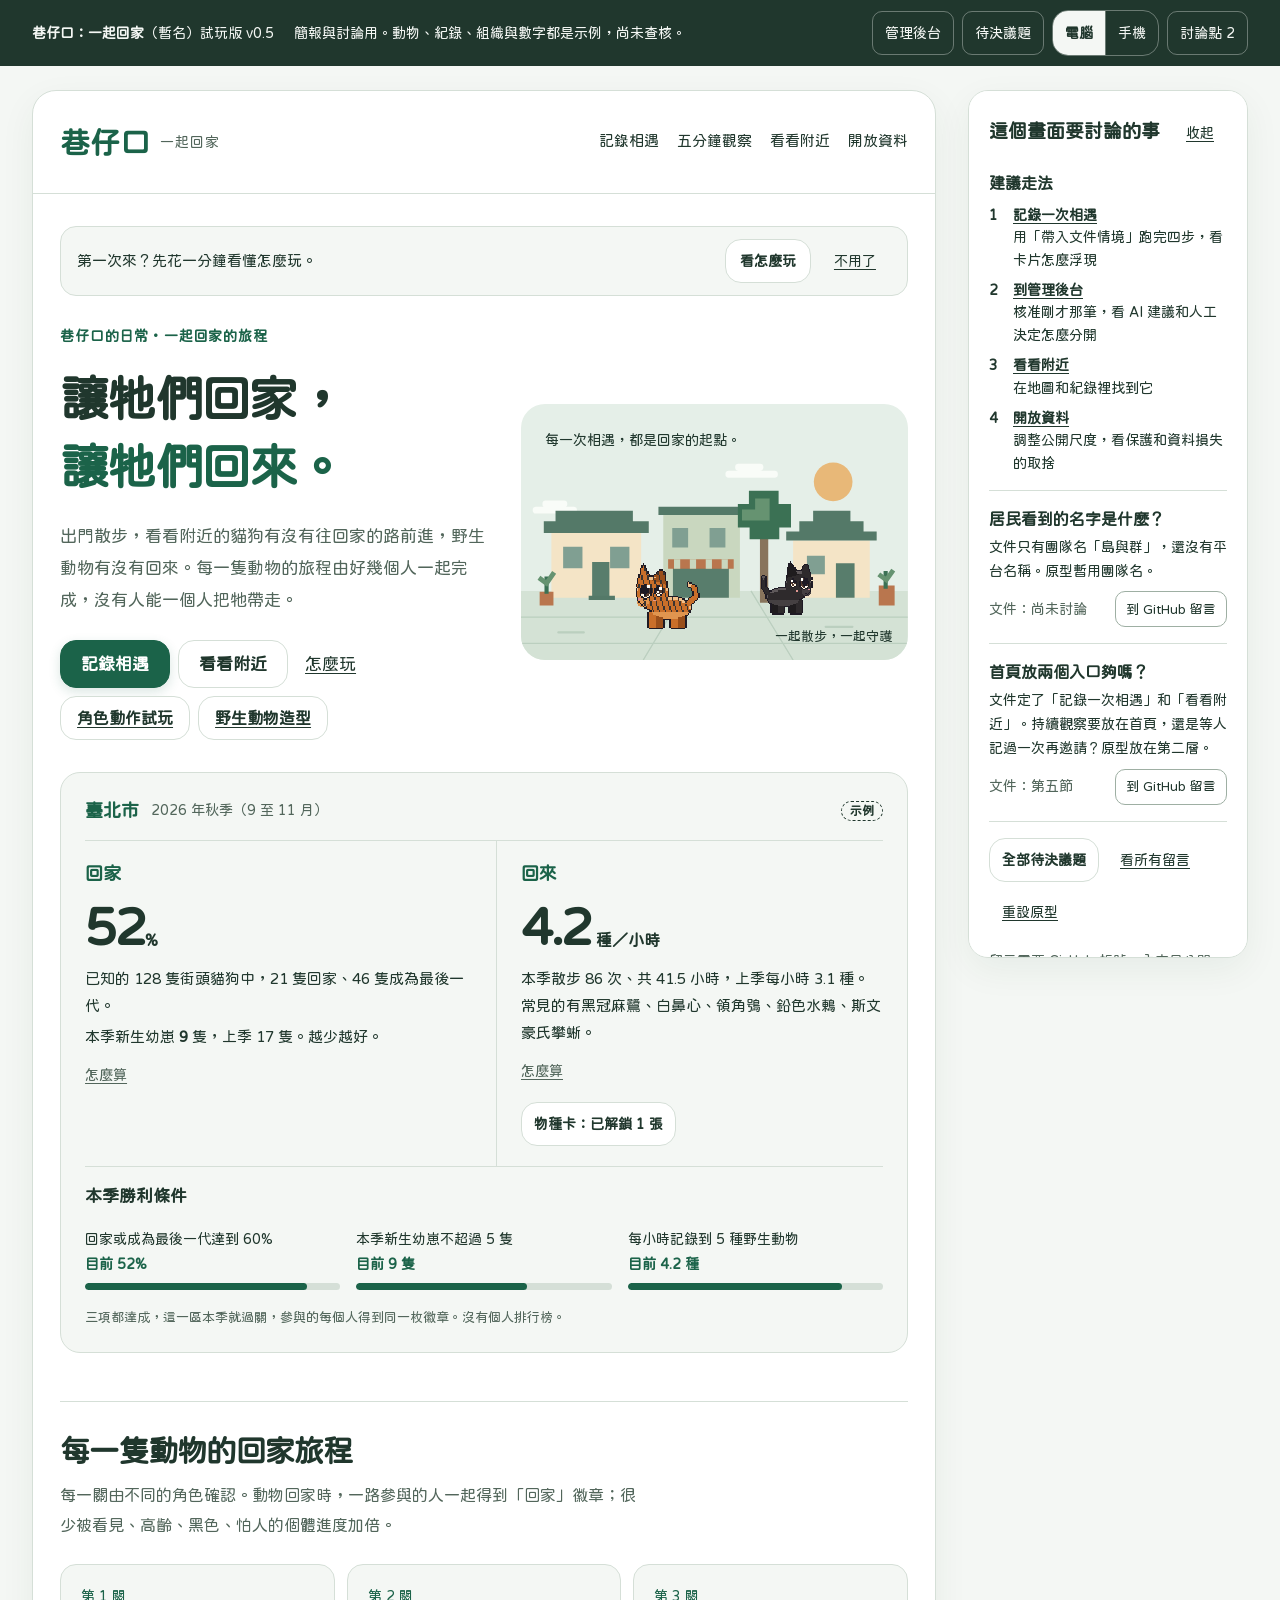
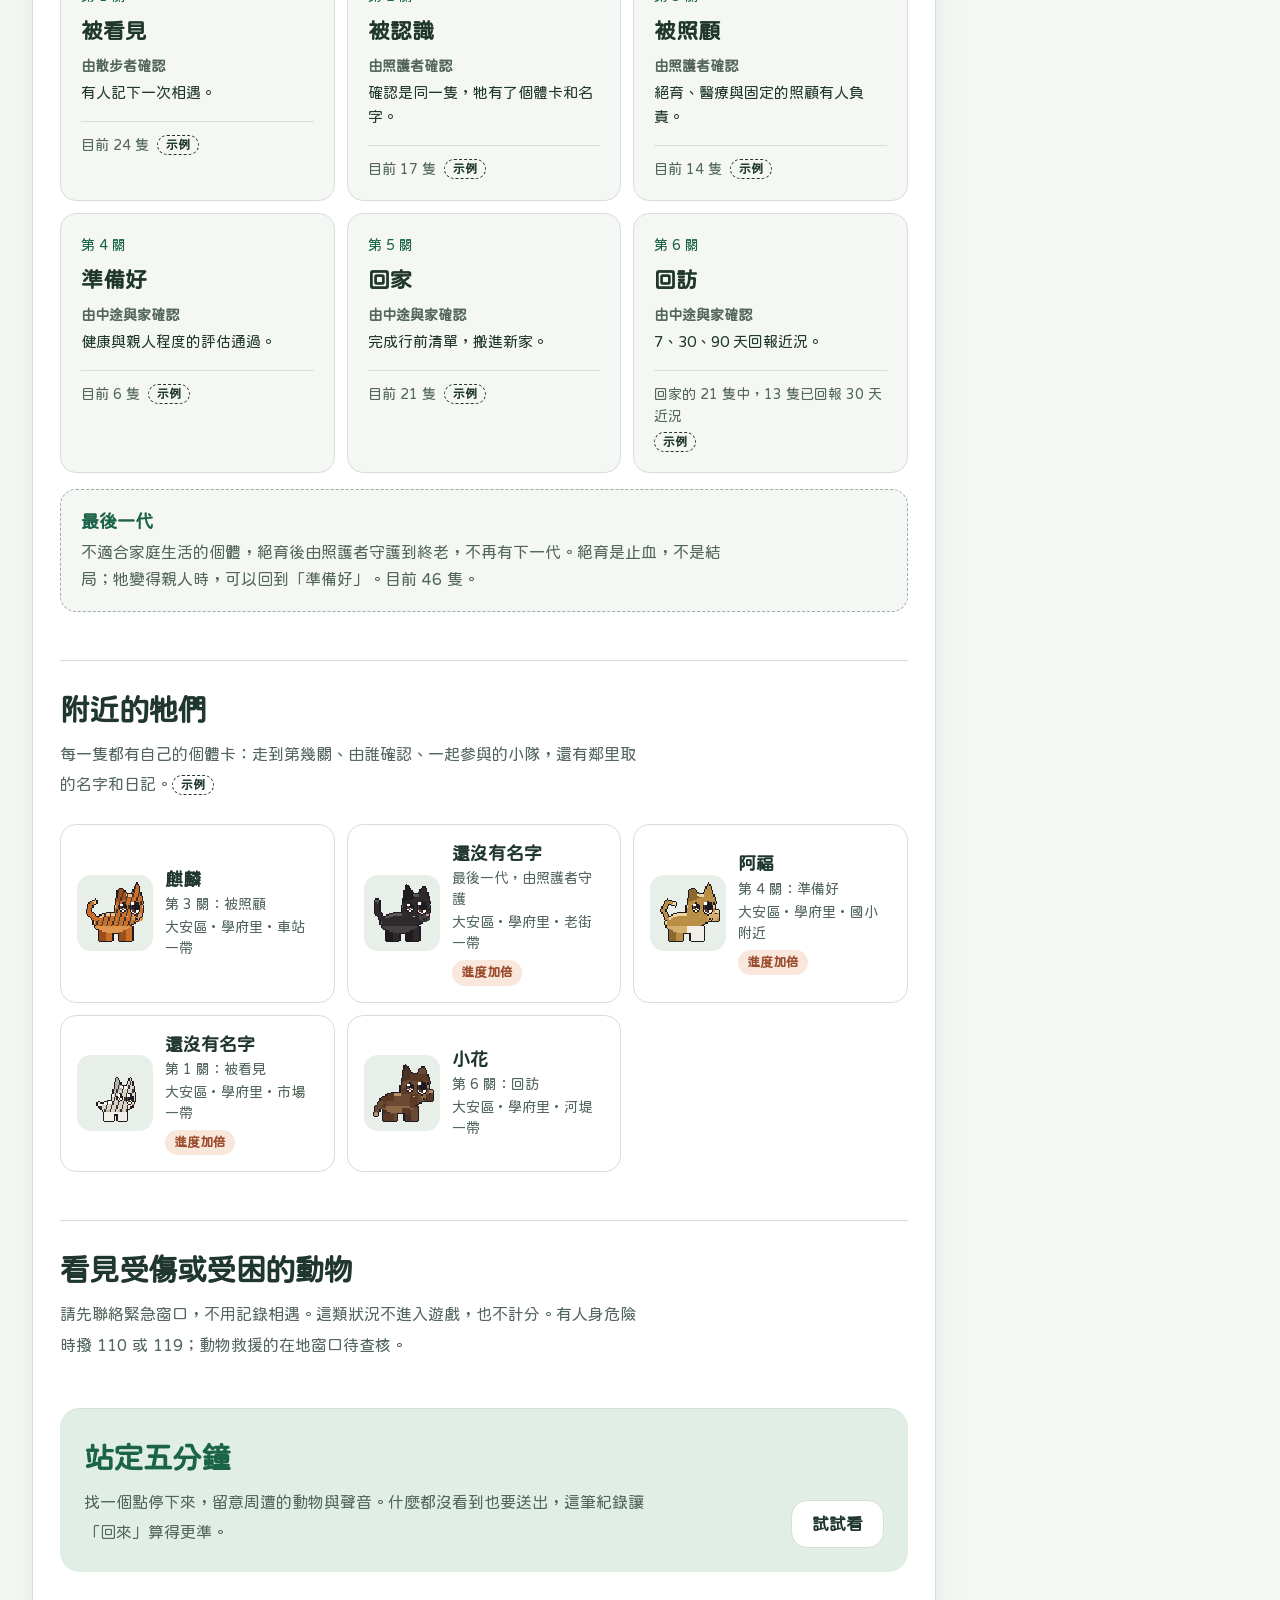
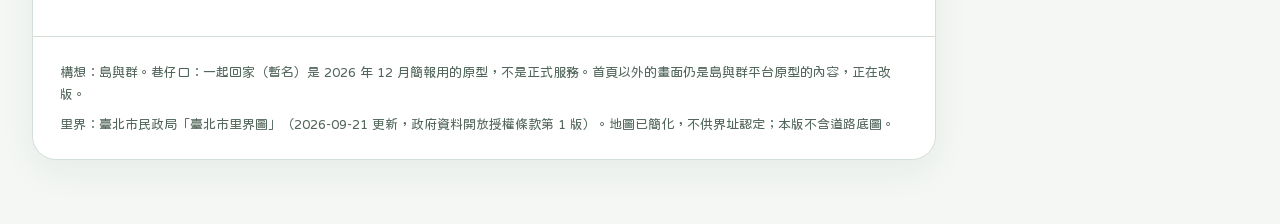
==== index.html @ 49739ffa "Add Taipei village map, pixel pet motion study and wildlife gallery" ====
<!doctype html><html lang="zh-Hant-TW"><head><meta charset=utf8><meta name=viewport content="width=device-width,initial-scale=1,viewport-fit=cover"><style>:root{color-scheme:light;box-sizing:border-box;padding-top:env(safe-area-inset-top,0px);padding-bottom:env(safe-area-inset-bottom,0px)}html{scroll-padding-top:env(safe-area-inset-top,0px)}body{margin:0;padding:0;font:14px -apple-system,BlinkMacSystemFont,sans-serif;background:#fff;color:#000}img{max-width:100%}[hidden]:not([hidden=until-found i]){display:none!important}</style></head><body>
<title>巷仔口：一起回家（原型）</title>
<meta name="claude:viewport-fit-sides" content="cover">
<link rel="stylesheet" href="https://fonts.googleapis.com/css2?family=Huninn&display=swap">
<style>
/* 依《國際式樣：中西文排版指南》v1.3 實作。
   版面：12 欄的 8＋4。左 8 欄是居民看到的網站，右 4 欄是團隊的討論點，可收合。
   色彩：強調色用路牌綠，只標主要動作與目前位置。地圖色階用紫色，和按鈕分開；不用紅色，避免「熱區」被讀成「危險區」。
   地圖最淺一級與「沒有資料」斜線對陸地都至少 3:1。
   字體與邊角：團隊試用圓體（jf 粉圓）與圓角，這兩項刻意偏離指南的方角與黑體。
   粉圓是臺灣字形且涵蓋本站全部用字；日系圓體缺「鄉」等字。 */
:root{
  --paper:#f5f3ee; --paper2:#eceae2; --ink:#171717; --muted:#595959;
  --rule:#b7b4ae; --rule2:#d7d4cd;
  --accent:#00664a; --on-accent:#ffffff; --accent-soft:#d9e9e1;
  --warn:#7c4300; --warn-soft:#f2e4cf;
  --sea:#d8e2e2; --land:#fbfaf6; --land2:#e5e2d9; --road:#a59f92; --hatch:#8a8476;
  --q1:#9581c3; --q2:#7b66b1; --q3:#5e4998; --q4:#44307d; --q5:#2b1a5a;
  --wall:#dcd8cc; --ground:#c5c1b4; --figure:#2a2a28;
  --round:"Huninn","jf-openhuninn-2.0","PingFang TC","Noto Sans TC","Microsoft JhengHei";
  --ui:var(--round),sans-serif;
  --display:var(--round),sans-serif;
  --mono:ui-monospace,Menlo,Consolas,monospace;
  --s1:4px;--s2:8px;--s3:16px;--s4:24px;--s5:32px;--s6:48px;--s7:64px;--s8:96px;
  --side:32px; --tabh:64px;
  /* 三個值都設為 0 就回到方角 */
  --r:14px; --r-sm:10px; --r-lg:22px;
}
@media (prefers-color-scheme:dark){:root:not([data-theme="light"]){
  --paper:#14130f; --paper2:#1f1d18; --ink:#ece8dd; --muted:#a8a295;
  --rule:#4a463d; --rule2:#302d26;
  --accent:#62d3ac; --on-accent:#08231a; --accent-soft:#17352b;
  --warn:#e7b163; --warn-soft:#3a2a12;
  --sea:#10181b; --land:#23211b; --land2:#191813; --road:#5d584c; --hatch:#7f796b;
  --q1:#7462a6; --q2:#9282c2; --q3:#b0a3da; --q4:#cdc3ec; --q5:#e9e3fb;
  --wall:#2e2c25; --ground:#3a372f; --figure:#e6e2d6;
  color-scheme:dark;
}}
:root[data-theme="dark"]{
  --paper:#14130f; --paper2:#1f1d18; --ink:#ece8dd; --muted:#a8a295;
  --rule:#4a463d; --rule2:#302d26;
  --accent:#62d3ac; --on-accent:#08231a; --accent-soft:#17352b;
  --warn:#e7b163; --warn-soft:#3a2a12;
  --sea:#10181b; --land:#23211b; --land2:#191813; --road:#5d584c; --hatch:#7f796b;
  --q1:#7462a6; --q2:#9282c2; --q3:#b0a3da; --q4:#cdc3ec; --q5:#e9e3fb;
  --wall:#2e2c25; --ground:#3a372f; --figure:#e6e2d6;
  color-scheme:dark;
}
@media (max-width:1023px){:root{--side:24px}}
@media (max-width:699px){:root{--side:20px}}

*{box-sizing:border-box}
[hidden]{display:none!important}
.sr-only{position:absolute;width:1px;height:1px;padding:0;margin:-1px;overflow:hidden;clip:rect(0,0,0,0);white-space:nowrap;border:0}
html{-webkit-text-size-adjust:100%}
body{margin:0;background:var(--paper);color:var(--ink);font-family:var(--ui);font-size:18px;line-height:1.8;font-variant-numeric:tabular-nums}
h1,h2,h3,h4,p,ul,ol,dl,dd,figure{margin:0;padding:0}
ul,ol{list-style:none}
h1,h2,h3,h4{font-family:var(--display);text-wrap:balance}
button,input,select,textarea{font:inherit;color:inherit}
a{color:inherit;text-decoration:underline;text-underline-offset:3px;text-decoration-thickness:1px}
a:hover{color:var(--accent)}
:focus-visible{outline:2px solid var(--accent);outline-offset:2px}
.mono{font-family:var(--mono);font-size:max(14px,.92em)}
.muted{color:var(--muted)}
.small{font-size:15px;line-height:1.7}
.note{font-size:14px;line-height:1.6;color:var(--muted)}

/* ── 原型外框：只有團隊看得到 ── */
.band{background:var(--ink);color:var(--paper)}
.band-in{max-width:1200px;margin:0 auto;display:flex;flex-wrap:wrap;gap:var(--s1) var(--s4);align-items:center;
  padding-left:max(var(--side),env(safe-area-inset-left,0px));padding-right:max(var(--side),env(safe-area-inset-right,0px));padding-block:var(--s2)}
.band p{font-size:14px;line-height:1.6}
.band-id b{font-weight:700}
.band-note{flex:1 1 280px;min-width:0}
.band-tools{display:flex;gap:var(--s2);align-items:center}
.band .seg button,.band .band-btn{min-height:44px;background:transparent;color:var(--paper);border:1px solid var(--paper);padding:0 12px;font-size:14px;line-height:1.2;cursor:pointer}
.band .seg button[aria-pressed="true"],.band .band-btn[aria-current="page"]{background:var(--paper);color:var(--ink)}
.band-nav{display:flex;gap:var(--s2)}
.band .seg button+button{border-left:0}
.band .seg{display:flex}

/* ── 舞台：8＋4 ── */
.stage{max-width:1200px;margin:0 auto;display:grid;grid-template-columns:minmax(0,8fr) minmax(0,4fr);gap:var(--s4);align-items:start;
  padding-left:max(var(--side),env(safe-area-inset-left,0px));padding-right:max(var(--side),env(safe-area-inset-right,0px));padding-block:var(--s4) var(--s7)}
body[data-rail="off"] .stage{grid-template-columns:minmax(0,1fr)}
body[data-rail="off"] .rail{display:none}
.app{container:app/inline-size;min-width:0;background:var(--paper)}
body[data-device="phone"] .stage{grid-template-columns:392px minmax(0,1fr)}
body[data-device="phone"][data-rail="off"] .stage{grid-template-columns:392px}
body[data-device="phone"] .app{height:min(820px,calc(100vh - 96px));overflow-y:auto;border:2px solid var(--ink);position:sticky;top:var(--s3)}
body[data-device="phone"] .pad{padding-left:16px;padding-right:16px}
@media (max-width:1099px){
  .stage{grid-template-columns:minmax(0,1fr)}
  body[data-device="phone"] .stage{grid-template-columns:392px;justify-content:center}
}
@media (max-width:699px){
  .stage{padding-left:0;padding-right:0;padding-block:0}
  .pad{padding-left:max(var(--side),env(safe-area-inset-left,0px));padding-right:max(var(--side),env(safe-area-inset-right,0px))}
  .band-tools .seg{display:none}
}

/* ── 討論欄 ── */
.rail{position:sticky;top:var(--s3);max-height:calc(100vh - 32px);overflow-y:auto;border-top:3px solid var(--ink);padding-top:var(--s2);min-width:0}
.rail-head{display:flex;justify-content:space-between;align-items:baseline;gap:var(--s2)}
.rail h2{font-size:20px;line-height:1.5;font-weight:700}
.rail-close{display:none}
.rail-sub{font-size:15px;line-height:1.7;color:var(--muted);margin-top:var(--s1)}
.q{padding-block:var(--s3);border-bottom:1px solid var(--rule2)}
.q h3{font-size:17px;line-height:1.55;font-weight:700}
.q p{font-size:15px;line-height:1.7;margin-top:var(--s1)}
.q-foot{display:flex;justify-content:space-between;align-items:center;gap:var(--s2);margin-top:var(--s2);min-height:24px}
.q-ref{font-size:14px;color:var(--muted)}
.q-comment{display:none;min-height:32px;padding:0 10px;font-size:14px;line-height:1.2;background:none;border:1px solid var(--ink);cursor:pointer}
body.can-comment .q-comment{display:inline-block}
.q-comment:hover{background:var(--ink);color:var(--paper)}
.q-foot{flex-wrap:wrap}
.q-acts{display:flex;flex-wrap:wrap;gap:var(--s2)}
.q-issue{display:inline-flex;align-items:center;min-height:32px;padding:0 10px;font-size:14px;line-height:1.2;border:1px solid var(--ink);border-radius:var(--r-sm);text-decoration:none}
.q-issue:hover{background:var(--ink);color:var(--paper)}
.q-ctl{margin-top:var(--s2)}
.q-ctl .seg{width:100%}
.q-ctl .seg button{flex:1 1 0;padding-inline:4px}
.tour{padding-block:var(--s3);border-bottom:1px solid var(--rule2)}
.tour h3{font-size:17px;font-weight:700;line-height:1.55}
.tour ol{counter-reset:t;margin-top:var(--s2);display:grid;gap:var(--s2)}
.tour li{counter-increment:t;display:grid;grid-template-columns:24px minmax(0,1fr);font-size:15px;line-height:1.6}
.tour li::before{content:counter(t);font-weight:700}
.tour li button{all:unset;cursor:pointer;font-weight:700;text-decoration:underline;text-underline-offset:3px;text-decoration-thickness:1px}
.tour li button:focus-visible{outline:2px solid var(--accent);outline-offset:2px}
.rail-foot{padding-block:var(--s3);display:flex;gap:var(--s2);flex-wrap:wrap}
@media (max-width:1099px){
  .rail{position:fixed;left:0;right:0;bottom:0;top:auto;max-height:78vh;background:var(--paper);z-index:30;border-top:3px solid var(--ink);box-shadow:0 -8px 24px rgba(0,0,0,.25);
    padding-left:max(var(--side),env(safe-area-inset-left,0px));padding-right:max(var(--side),env(safe-area-inset-right,0px));padding-block:var(--s3) calc(var(--s3) + env(safe-area-inset-bottom,0px))}
  .rail-close{display:inline-block}
  body[data-rail="off"] .rail{display:none}
}

/* ── 基本元件 ── */
.btn{display:inline-flex;align-items:center;justify-content:center;gap:var(--s2);min-height:48px;padding:0 var(--s4);border:1px solid var(--ink);background:transparent;cursor:pointer;font-weight:500;line-height:1.3;text-align:center}
.btn:hover{background:var(--ink);color:var(--paper)}
.btn.primary{background:var(--accent);border-color:var(--accent);color:var(--on-accent);font-weight:700}
.btn.primary:hover{filter:brightness(.9);color:var(--on-accent);background:var(--accent)}
.btn.quiet{border-color:transparent;text-decoration:underline;text-underline-offset:3px;text-decoration-thickness:1px;padding-inline:var(--s2)}
.btn.quiet:hover{background:none;color:var(--accent)}
.btn.sm{min-height:44px;padding:0 var(--s3);font-size:16px}
.btn[disabled]{opacity:.5;cursor:not-allowed}
.seg{display:inline-flex;max-width:100%}
.seg button{min-height:44px;padding:0 12px;border:1px solid var(--ink);background:transparent;cursor:pointer;font-size:15px;line-height:1.3}
.seg button+button{border-left:0}
.seg button[aria-pressed="true"]{background:var(--ink);color:var(--paper);font-weight:700}
.tag{display:inline-flex;align-items:center;gap:6px;font-size:14px;line-height:1.5;font-weight:500}
.chip{min-height:44px;padding:4px 14px;border:1px solid var(--ink);background:transparent;cursor:pointer;font-size:16px;line-height:1.4;text-align:left}
.chip[aria-pressed="true"]{background:var(--ink);color:var(--paper)}
.chips{display:flex;flex-wrap:wrap;gap:var(--s2)}
select,textarea,input[type=text],input[type=datetime-local]{width:100%;background:var(--paper);border:1px solid var(--ink);border-radius:0;padding:10px 12px;line-height:1.5;font-size:16px;min-height:44px}
textarea{resize:vertical;line-height:1.7}
label.field{display:grid;gap:var(--s1);font-size:16px;line-height:1.5;font-weight:500}
.tbl-wrap{overflow-x:auto;margin-top:var(--s3)}
table{border-collapse:collapse;width:100%;font-size:16px;line-height:1.6}
th{text-align:left;font-weight:700;border-bottom:2px solid var(--ink);padding:var(--s2) var(--s3) var(--s2) 0;vertical-align:bottom;white-space:nowrap}
td{border-bottom:1px solid var(--rule2);padding:12px var(--s3) 12px 0;vertical-align:top}
td.num,th.num{text-align:right;font-variant-numeric:tabular-nums}

/* ── 網站頁首與導覽 ── */
.site{display:flex;align-items:baseline;justify-content:space-between;gap:var(--s4);padding-block:var(--s3);border-bottom:2px solid var(--ink)}
.wordmark{all:unset;cursor:pointer;font-family:var(--display);font-weight:900;font-size:26px;line-height:1.3}
.wordmark-sub{font-family:var(--ui);font-weight:400;font-size:15px;color:var(--muted);margin-left:10px;white-space:nowrap}
.wordmark:focus-visible{outline:2px solid var(--accent);outline-offset:2px}
.nav{display:none;flex-wrap:wrap;gap:var(--s1) var(--s3)}
.nav button{all:unset;cursor:pointer;font-size:16px;line-height:1.5;padding:6px 0;border-bottom:3px solid transparent}
.nav button:hover{color:var(--accent)}
.nav button:focus-visible{outline:2px solid var(--accent);outline-offset:2px}
.nav button[aria-current="page"]{border-bottom-color:var(--accent);font-weight:700}
.tabbar{position:sticky;bottom:0;z-index:12;background:var(--paper);border-top:2px solid var(--ink);display:grid;grid-template-columns:repeat(5,minmax(0,1fr));padding-bottom:env(safe-area-inset-bottom,0px)}
.tabbar button{all:unset;cursor:pointer;min-height:var(--tabh);display:grid;place-items:center;align-content:center;gap:2px;font-size:14px;line-height:1.3;text-align:center;border-top:3px solid transparent;margin-top:-2px}
.tabbar button svg{width:22px;height:22px}
.tabbar button[aria-current="page"]{border-top-color:var(--accent);font-weight:700}
.tabbar button:focus-visible{outline:2px solid var(--accent);outline-offset:-3px}
@container app (min-width:700px){
  .nav{display:flex}
  .tabbar{display:none}
}
.foot{padding-block:var(--s5);margin-top:var(--s6);border-top:1px solid var(--rule);font-size:14px;line-height:1.7;color:var(--muted)}
.foot p+p{margin-top:var(--s2)}

/* ── 頁面排版 ── */
.page{padding-top:var(--s4)}
.page-head{max-width:40em}
h1{font-size:clamp(40px,7cqi,56px);line-height:1.25;font-weight:900}
h2.sec{font-size:clamp(26px,4cqi,32px);line-height:1.4;font-weight:700}
.lede{font-size:clamp(18px,2.4cqi,20px);line-height:1.8;margin-top:var(--s3);max-width:34em}
section.block{margin-top:var(--s7);border-top:2px solid var(--ink);padding-top:var(--s2)}
section.block>p,.sec-lede{max-width:36em;margin-top:var(--s2)}
.cta{display:flex;flex-wrap:wrap;gap:var(--s2);margin-top:var(--s4)}
.hero{display:grid;gap:var(--s4)}
.hero-map .map{height:clamp(300px,52cqi,440px)}
@container app (min-width:700px){.hero{grid-template-columns:minmax(0,5fr) minmax(0,4fr);align-items:start}}
@container app (min-width:1000px){.hero{grid-template-columns:minmax(0,7fr) minmax(0,5fr)}}
.paths{display:grid;gap:0;margin-top:var(--s3)}
.path{padding-block:var(--s3);border-top:1px solid var(--rule)}
.path:first-child{border-top:0}
.path h3{font-size:20px;line-height:1.5}
.path p{font-size:16px;line-height:1.7;margin-top:var(--s1)}
.path .here{color:var(--accent);font-weight:700;font-size:14px}
@container app (min-width:700px){.paths{grid-template-columns:repeat(3,minmax(0,1fr));gap:var(--s4)}.path{border-top:0}}
.invite{display:grid;gap:var(--s3)}
@container app (min-width:700px){.invite{grid-template-columns:minmax(0,1fr) auto;align-items:end}}
/* ── 首頁：回家與回來兩個指標、回家旅程 ── */
.sample{display:inline-block;font-size:12px;line-height:1.5;font-weight:700;padding:0 8px;border:1px dashed var(--ink);border-radius:999px;color:var(--ink);vertical-align:middle}
.score{background:var(--paper2);border-radius:var(--r-lg);padding:var(--s3);min-width:0}
.score-head{display:flex;flex-wrap:wrap;align-items:center;gap:4px 10px;font-size:14px;line-height:1.5;color:var(--muted)}
.score-head b{color:var(--ink);font-size:16px}
.metric{padding-block:var(--s3);border-bottom:1px solid var(--rule)}
.metric h2{font-size:20px;line-height:1.4;font-weight:700}
.metric .big{font-size:48px;line-height:1.1;font-weight:900;font-variant-numeric:tabular-nums;margin-top:4px}
.metric .big small{font-size:18px;font-weight:700}
.metric p{font-size:16px;line-height:1.7;margin-top:var(--s1);overflow-wrap:anywhere}
.metric details{margin-top:var(--s1);font-size:14px;line-height:1.7}
.metric summary{cursor:pointer;min-height:44px;display:inline-flex;align-items:center;text-decoration:underline;text-underline-offset:3px}
.metric summary:focus-visible{outline:2px solid var(--accent);outline-offset:2px}
.metric details p{font-size:14px;color:var(--muted)}
.goals{padding-top:var(--s3)}
.goals h3{font-size:16px;line-height:1.5;font-weight:700}
.goals ul{list-style:none;margin:var(--s1) 0 0;padding:0}
.goal{margin-top:var(--s2)}
.goal-row{display:flex;flex-wrap:wrap;justify-content:space-between;gap:2px var(--s2);font-size:14px;line-height:1.5}
.goal-row b{font-variant-numeric:tabular-nums;white-space:nowrap}
.bar{height:10px;background:var(--land);border:1px solid var(--rule);border-radius:999px;overflow:hidden;margin-top:4px}
.bar span{display:block;height:100%;background:var(--q3);border-radius:999px}
.goals .note{margin-top:var(--s2)}
.journey{list-style:none;margin:var(--s3) 0 0;padding:0;display:grid;gap:var(--s2);grid-template-columns:minmax(0,1fr)}
.journey li{background:var(--paper2);border-radius:var(--r);padding:var(--s2) var(--s3);min-width:0}
.journey h3{font-size:20px;line-height:1.4;font-weight:700;margin-top:2px}
.journey p{font-size:15px;line-height:1.6;margin-top:4px}
.journey .j-no{font-size:13px;color:var(--muted);margin-top:0}
.journey .j-who{font-weight:700}
.journey .j-n{display:flex;flex-wrap:wrap;align-items:center;gap:4px 8px;color:var(--muted);font-size:14px}
@container app (min-width:480px){.journey{grid-template-columns:repeat(2,minmax(0,1fr))}}
@container app (min-width:860px){.journey{grid-template-columns:repeat(3,minmax(0,1fr))}}
.branch{margin-top:var(--s3);border:2px dashed var(--rule);border-radius:var(--r);padding:var(--s2) var(--s3)}
.branch h3{font-size:18px;line-height:1.5;font-weight:700}
.branch p{font-size:16px;line-height:1.7;margin-top:4px;max-width:40em}

/* ── 地圖 ── */
.map{position:relative;background:var(--sea);overflow:hidden;border:1px solid var(--ink);touch-action:none;user-select:none;-webkit-user-select:none;cursor:grab}
.map.pick{cursor:crosshair}
.map.static{cursor:default;touch-action:auto}
.map svg{display:block;width:100%;height:100%}
.map-zoom{position:absolute;top:var(--s2);right:var(--s2);display:grid;gap:0;z-index:2}
.map-zoom button{width:44px;height:44px;background:var(--paper);border:1px solid var(--ink);cursor:pointer;font-size:20px;line-height:1;display:grid;place-items:center}
.map-zoom button+button{border-top:0}
.map-zoom button:hover{background:var(--ink);color:var(--paper)}
.map-zoom .fit{font-size:14px}
.map-stamp{position:absolute;left:var(--s2);top:var(--s2);background:var(--paper);border:1px solid var(--ink);padding:0 8px;font-size:14px;line-height:1.7;z-index:2;pointer-events:none}
.m-neigh{fill:var(--land2)}
.m-county{fill:var(--land)}
.m-vill{fill:transparent;stroke:var(--rule2);stroke-width:.6px;vector-effect:non-scaling-stroke}
.m-vill.sel{stroke:var(--ink);stroke-width:2.5px}
.m-road{fill:none;stroke:var(--road);vector-effect:non-scaling-stroke;stroke-linejoin:round;stroke-linecap:round}
.m-road.motorway{stroke-width:1.6px}.m-road.trunk{stroke-width:1.1px}.m-road.primary{stroke-width:.7px}
.m-town{fill:none;stroke:var(--rule);stroke-width:1px;vector-effect:non-scaling-stroke}
.m-edge{fill:none;stroke:var(--ink);stroke-width:1.4px;vector-effect:non-scaling-stroke}
.m-label{fill:var(--ink);font-family:var(--ui);font-weight:500;text-anchor:middle;paint-order:stroke;stroke:var(--land);stroke-linejoin:round;pointer-events:none}
.m-cell{stroke:var(--paper);stroke-width:.5px;vector-effect:non-scaling-stroke}
.m-cell.sel{stroke:var(--ink);stroke-width:2.5px}
.m-raw{fill:none;stroke:var(--ink);stroke-width:5px;stroke-linecap:round;vector-effect:non-scaling-stroke}
.m-hatchline{stroke:var(--hatch);stroke-width:1.2}
.fq1{fill:var(--q1)}.fq2{fill:var(--q2)}.fq3{fill:var(--q3)}.fq4{fill:var(--q4)}.fq5{fill:var(--q5)}
.legend{display:flex;flex-wrap:wrap;gap:var(--s1) var(--s3);align-items:center;margin-top:var(--s2);font-size:14px;line-height:1.5}
.legend .ramp{display:flex;gap:0;align-items:stretch}
.legend .ramp span{display:grid;gap:2px;font-size:14px;text-align:center;min-width:44px}
.legend .ramp i{display:block;height:12px}
.legend .sw{display:inline-block;width:18px;height:12px;border:1px solid var(--rule);vertical-align:-1px;margin-right:6px}
.sw-hatch{background:repeating-linear-gradient(45deg,var(--land) 0 3px,var(--hatch) 3px 4px)}
.bg1{background:var(--q1)}.bg2{background:var(--q2)}.bg3{background:var(--q3)}.bg4{background:var(--q4)}.bg5{background:var(--q5)}
figcaption{font-size:14px;line-height:1.6;color:var(--muted);margin-top:var(--s2)}

/* ── 記錄流程 ── */
.steps{display:grid;grid-template-columns:repeat(3,minmax(0,1fr));gap:var(--s1);margin-top:var(--s3)}
.steps button{all:unset;cursor:pointer;display:block;border-top:4px solid var(--rule2);padding-top:6px;font-size:15px;line-height:1.4;color:var(--muted)}
.steps button:focus-visible{outline:2px solid var(--accent);outline-offset:2px}
.steps button.done{border-top-color:var(--ink);color:var(--ink)}
.steps button[aria-current="step"]{border-top-color:var(--accent);color:var(--ink);font-weight:700}
.steps b{display:block;font-weight:700;font-size:14px}
.rec-grid{display:grid;gap:var(--s4);margin-top:var(--s4);align-items:start}
@container app (min-width:700px){.rec-grid{grid-template-columns:minmax(0,7fr) minmax(0,4fr)}}
.form-sec{margin-top:var(--s4);display:grid;gap:var(--s2)}
.form-sec:first-of-type{margin-top:var(--s3)}
.form-sec h2,.form-sec h3{font-size:20px;line-height:1.5;font-weight:700}
.form-sec h3 small{font-size:14px;font-weight:400;color:var(--muted);margin-left:var(--s1)}
.rec-form>h2{font-size:clamp(26px,4cqi,32px);line-height:1.4;font-weight:700}
.step-note{font-size:16px;line-height:1.7;margin-top:var(--s1)}
.safe{border-left:4px solid var(--ink);padding-left:12px;font-size:16px;line-height:1.7;margin-top:var(--s2)}
.demo{display:flex;flex-wrap:wrap;gap:var(--s2);align-items:center;margin-top:var(--s2)}
.demo button{min-height:44px;padding:0 12px;border:1px dashed var(--ink);background:none;cursor:pointer;font-size:15px}
.demo button:hover{background:var(--ink);color:var(--paper)}
.photo-row{display:grid;gap:var(--s2);grid-template-columns:minmax(0,1fr)}
.photo-pick{display:flex;flex-wrap:wrap;gap:var(--s2)}
.photo-box{aspect-ratio:3/2;max-width:100%;background:var(--paper2);border:1px solid var(--ink);overflow:hidden;position:relative}
.photo-box img,.photo-box svg{display:block;width:100%;height:100%;object-fit:cover}
input[type=file]{position:absolute;width:1px;height:1px;opacity:0}
.pinline{font-size:18px;line-height:1.6;font-weight:700}
.pinline.empty{font-weight:400;color:var(--muted);font-size:16px}
.map-rec{height:clamp(260px,62cqi,380px)}
.counters{display:grid;gap:var(--s2)}
.counter{display:grid;grid-template-columns:minmax(0,1fr) auto;gap:var(--s2) var(--s3);align-items:center;border-top:1px solid var(--rule2);padding-top:var(--s2)}
.counter .who{font-size:18px;line-height:1.4;display:flex;align-items:center;gap:var(--s2)}
.counter .who svg{width:38px;height:27px;color:var(--ink)}
.counter .ctl{display:flex;align-items:center;gap:0}
.counter .ctl button{width:44px;height:44px;border:1px solid var(--ink);background:none;cursor:pointer;font-size:20px;line-height:1}
.counter .ctl .val{min-width:52px;height:44px;display:grid;place-items:center;border-block:1px solid var(--ink);font-size:20px;font-weight:700}
.counter .ctl .unk{width:auto;padding:0 10px;font-size:15px;margin-left:var(--s2)}
.counter .ctl .unk[aria-pressed="true"]{background:var(--ink);color:var(--paper);font-weight:700}
.tri{display:grid;gap:var(--s1) var(--s3);grid-template-columns:minmax(0,1fr);border-top:1px solid var(--rule2);padding-top:var(--s2)}
.tri .lab{font-size:17px;line-height:1.5}
@container app (min-width:440px){.tri{grid-template-columns:minmax(0,1fr) auto;align-items:center}}
.tri .seg button{min-width:64px}
.tag-seen,.tag-heard,.tag-felt{display:inline-flex;align-items:center;gap:6px;font-size:14px;font-weight:700;line-height:1.6;padding:0 8px;border:1px solid var(--ink)}
.tag-seen{background:var(--ink);color:var(--paper)}
.tag-heard{border-style:dashed}
.err{color:var(--warn);font-size:16px;line-height:1.6;font-weight:500}
.step-act{display:flex;flex-wrap:wrap;gap:var(--s2);margin-top:var(--s5);padding-top:var(--s3);border-top:2px solid var(--ink);align-items:center}
.step-act .btn.primary{flex:1 1 200px}
.privacy{display:grid;gap:var(--s3);margin-top:var(--s2)}
@container app (min-width:560px){.privacy{grid-template-columns:repeat(2,minmax(0,1fr))}}
.pv{border:1px solid var(--ink);padding:var(--s3);min-width:0}
.pv h4{font-size:17px;line-height:1.5}
.pv.raw{border-style:dashed}
.pv dl{margin-top:var(--s2);display:grid;grid-template-columns:auto minmax(0,1fr);gap:2px var(--s3);font-size:15px;line-height:1.6}
.pv dt{color:var(--muted)}
.pv .photo-box{margin-top:var(--s2)}
.after{counter-reset:a;display:grid;gap:var(--s1);margin-top:var(--s1)}
.after li{font-size:16px;line-height:1.7;padding-left:var(--s4);position:relative}
.after li::before{content:"";position:absolute;left:4px;top:.65em;width:8px;height:8px;background:var(--ink)}
.after li.no::before{background:none;border:2px solid var(--ink)}
.receipt{border-top:3px solid var(--accent);padding-top:var(--s3);margin-top:var(--s4)}
.receipt .id{font-family:var(--mono);font-size:16px}
.track{display:grid;grid-template-columns:repeat(4,minmax(0,1fr));gap:var(--s1);margin-top:var(--s3)}
.track li{border-top:4px solid var(--rule2);padding-top:6px;font-size:15px;line-height:1.4;color:var(--muted)}
.track li.on{border-top-color:var(--accent);color:var(--ink);font-weight:700}

/* 知識卡 */
.rec-cards{min-width:0}
.cards-head{all:unset;display:flex;justify-content:space-between;gap:var(--s2);align-items:baseline;width:100%;box-sizing:border-box;border-top:3px solid var(--ink);padding-top:var(--s1);font-family:var(--display);font-weight:700;font-size:20px;line-height:1.5}
.cards-head .cnt{font-family:var(--ui);font-size:15px;font-weight:500}
.cards-head .chev{display:none}
.cards-body>.note{margin-top:var(--s2)}
.kcards{display:grid;gap:0;margin-top:var(--s2)}
.kcard{border-top:1px solid var(--rule);padding-block:12px}
.kcard:first-child{border-top:0}
.kcard.new{animation:rise .42s ease-out both}
@keyframes rise{from{transform:translateY(14px);background:var(--accent-soft)}to{transform:none;background:transparent}}
.kcard-btn{all:unset;display:block;cursor:pointer;width:100%}
.kcard-btn:focus-visible{outline:2px solid var(--accent);outline-offset:2px}
.kcard .kind{font-size:14px;line-height:1.5;font-weight:700;color:var(--accent)}
.kcard .kind.safety{color:var(--warn)}
.kcard h3{font-size:18px;line-height:1.5;font-weight:700}
.kcard .lead{font-size:15px;line-height:1.65;margin-top:2px}
.kcard .why{font-size:14px;line-height:1.5;color:var(--muted);margin-top:var(--s1)}
.kcard-more{margin-top:var(--s2);display:grid;gap:var(--s2);font-size:15px;line-height:1.7}
.kcard-more ul{display:grid;gap:var(--s1)}
.kcard-more li{padding-left:14px;position:relative}
.kcard-more li::before{content:"";position:absolute;left:0;top:.7em;width:6px;height:6px;background:var(--ink)}
.kcard-more dl{display:grid;grid-template-columns:auto minmax(0,1fr);gap:2px var(--s2)}
.kcard-more dt{color:var(--muted)}
.tiers{display:grid;gap:var(--s2)}
.tiers div{border-left:4px solid var(--ink);padding-left:10px}
.tiers div:nth-child(2){border-left-style:dashed}
.tiers div:nth-child(3){border-left-color:var(--accent)}
.tiers b{display:block;font-size:14px}
.prov{border-top:1px solid var(--rule2);padding-top:var(--s2);font-size:14px;line-height:1.6;color:var(--muted)}
.prov b{font-weight:500;color:var(--warn)}
.locked{border:1px dashed var(--ink);padding:12px;font-size:15px;line-height:1.6;margin-top:var(--s2)}
@container app (max-width:699.98px){
  .rec-cards{position:sticky;bottom:var(--tabh);z-index:10;background:var(--paper);margin-inline:calc(-1*var(--padx,20px));padding-inline:var(--padx,20px);border-top:2px solid var(--ink);padding-block:var(--s1)}
  .cards-head{border-top:0;cursor:pointer;padding-block:var(--s1);min-height:44px;align-items:center}
  .cards-head .chev{display:inline}
  .cards-body{max-height:50vh;overflow-y:auto}
  .rec-cards:not(.open) .cards-body{display:none}
  .rec-cards .latest{display:block;font-size:14px;line-height:1.4;color:var(--muted);padding-bottom:var(--s1)}
  .rec-cards.open .latest{display:none}
}
@container app (min-width:700px){.rec-cards{position:sticky;top:var(--s3);max-height:calc(100vh - 32px);overflow-y:auto}.latest{display:none}}
body[data-device="phone"] .rec-cards{--padx:16px}

/* ── 五分鐘觀察 ── */
.sv-grid{display:grid;gap:var(--s5);margin-top:var(--s4)}
@container app (min-width:700px){.sv-grid{grid-template-columns:minmax(0,7fr) minmax(0,5fr)}}
.clock{font-family:var(--ui);font-weight:700;font-size:clamp(72px,18cqi,120px);line-height:1;font-variant-numeric:tabular-nums;margin-top:var(--s3)}
.clockbar{position:relative;height:12px;border:1px solid var(--ink);margin-top:var(--s3)}
.clockbar i{position:absolute;left:0;top:0;bottom:0;background:var(--accent)}
.clockbar b{position:absolute;top:0;bottom:0;width:1px;background:var(--ink)}
.tally{display:grid;grid-template-columns:repeat(2,minmax(0,1fr));gap:var(--s2);margin-top:var(--s3)}
.tally button{min-height:96px;border:1px solid var(--ink);background:none;cursor:pointer;display:grid;gap:2px;place-items:center;align-content:center;font-size:17px;line-height:1.3}
.tally button b{font-size:36px;line-height:1.1}
.tally button:hover:not([disabled]){background:var(--ink);color:var(--paper)}
.tally button[disabled]{opacity:.45;cursor:not-allowed}
.visits{display:grid;grid-template-columns:repeat(auto-fill,minmax(44px,1fr));gap:var(--s1);margin-top:var(--s2)}
.visit{aspect-ratio:1;display:grid;place-items:center;font-size:15px;font-weight:700;border:1px solid var(--ink)}
.visit.yes{background:var(--ink);color:var(--paper)}
.visit.new{outline:3px solid var(--accent);outline-offset:1px}
.bigratio{font-weight:700;font-size:40px;line-height:1.2;margin-top:var(--s2)}

/* ── 看看附近 ── */
.filters{display:grid;gap:var(--s2);margin-top:var(--s3)}
.nb-bar{display:flex;align-items:center;justify-content:space-between;gap:var(--s2);margin-top:var(--s3)}
.nb-sum{font-size:15px;line-height:1.5;color:var(--muted);min-width:0}
.map-opts{display:flex;flex-wrap:wrap;gap:var(--s2);margin-top:var(--s2)}
@container app (max-width:699.98px){#nbFilters:not(.open){display:none}}
@container app (min-width:700px){.nb-bar{display:none}}
.filter-row{display:flex;flex-wrap:wrap;gap:var(--s2);align-items:end}
.filter-row label.field{flex:1 1 150px;min-width:0}
.nb-grid{display:grid;gap:var(--s4);margin-top:var(--s3)}
@container app (min-width:1000px){.nb-grid{grid-template-columns:minmax(0,8fr) minmax(0,4fr);align-items:start}}
.map-nb{height:clamp(340px,64cqi,560px)}
.area{border-top:3px solid var(--ink);padding-top:var(--s2)}
.area h2{font-size:22px;line-height:1.45}
.area dl{display:grid;grid-template-columns:minmax(0,1fr) auto;gap:2px var(--s3);margin-top:var(--s2);font-size:16px;line-height:1.7}
.area dd{font-weight:700;text-align:right}
.area .warn{font-size:15px;line-height:1.7;margin-top:var(--s2)}
.stories{display:grid;gap:0;margin-top:var(--s2)}
@container app (min-width:700px){.stories.two{grid-template-columns:repeat(2,minmax(0,1fr));column-gap:var(--s4)}}
.story{border-top:1px solid var(--rule);padding-block:var(--s3);min-width:0}
.story-meta{font-size:14px;line-height:1.6;color:var(--muted);display:flex;flex-wrap:wrap;gap:0 var(--s2);align-items:center}
.story-meta .tag{color:var(--ink);font-weight:700}
.story h3{font-size:20px;line-height:1.5;margin-top:2px}
.story .photo-box{margin-top:var(--s2)}
.facts{display:grid;gap:var(--s1);margin-top:var(--s2);font-size:16px;line-height:1.7}
.facts dt{font-size:14px;line-height:1.5;font-weight:700;margin-top:var(--s1)}
.facts dd.ed{color:var(--muted)}
.next{display:grid;gap:var(--s2);margin-top:var(--s3)}
@container app (min-width:700px){.next{grid-template-columns:repeat(3,minmax(0,1fr))}.next.two{grid-template-columns:repeat(2,minmax(0,1fr))}}
.next .btn{width:100%}

/* ── 開放資料 ── */
.say{display:grid;gap:0;margin-top:var(--s3)}
.say>div{display:grid;gap:var(--s1);padding-block:12px;border-top:1px solid var(--rule2)}
.say b{font-weight:700}
@container app (min-width:560px){.say>div{grid-template-columns:minmax(0,1fr) minmax(0,1fr);gap:var(--s4)}}
.dx-grid{display:grid;gap:var(--s4);margin-top:var(--s3)}
@container app (min-width:1000px){.dx-grid{grid-template-columns:minmax(0,7fr) minmax(0,5fr);align-items:start}}
.map-dx{height:clamp(320px,56cqi,500px)}
.dx-ctl{display:grid;gap:var(--s3)}
.dx-ctl .field>span{display:block}
.range-row{display:flex;gap:var(--s2);align-items:center}
input[type=range]{flex:1;min-width:0;accent-color:var(--accent);height:44px}
.stats{display:grid;grid-template-columns:repeat(2,minmax(0,1fr));gap:var(--s2) var(--s3);border-top:1px solid var(--ink);padding-top:var(--s2)}
.stats div{min-width:0}
.stats dt{font-size:14px;line-height:1.5;color:var(--muted)}
.stats dd{font-weight:700;font-size:28px;line-height:1.3}
.verdict{border-left:4px solid var(--ink);padding-left:12px;font-size:16px;line-height:1.7}
.verdict.risk{border-left-color:var(--warn)}
.rawnote{background:var(--warn-soft);color:var(--ink);padding:var(--s2) 12px;font-size:15px;line-height:1.7}
.mult{display:grid;gap:var(--s4);margin-top:var(--s3)}
@container app (min-width:560px){.mult{grid-template-columns:repeat(2,minmax(0,1fr))}}
.mult h3{font-size:18px;line-height:1.5}
.mult svg{display:block;width:100%;height:auto;margin-top:var(--s2)}
.mult text{font-family:var(--ui);fill:var(--ink)}
.mult .ax{stroke:var(--ink);stroke-width:1}
.mult .ln{fill:none;stroke:var(--ink);stroke-width:2.5}
.mult .pt{fill:var(--ink)}
.mult .ln.up{stroke:var(--muted)}
.mult .pt.up{fill:var(--muted)}
.mult .ln.dn{stroke:var(--accent)}
.mult .pt.dn{fill:var(--accent)}
pre.preview{background:var(--paper2);padding:12px;overflow-x:auto;font-family:var(--mono);font-size:14px;line-height:1.6;margin-top:var(--s2);max-height:220px}

/* ── 管理後台 ── */
.tabs{display:flex;flex-wrap:wrap;gap:var(--s3);border-bottom:2px solid var(--ink);margin-top:var(--s4)}
.tabs button{all:unset;cursor:pointer;padding:var(--s2) 0;margin-bottom:-2px;border-bottom:4px solid transparent;font-size:17px;line-height:1.5}
.tabs button[aria-selected="true"]{border-bottom-color:var(--accent);font-weight:700}
.tabs button:focus-visible{outline:2px solid var(--accent);outline-offset:2px}
.ticket{border-bottom:1px solid var(--rule);padding-block:var(--s4)}
.ticket-head{display:flex;flex-wrap:wrap;gap:var(--s1) var(--s3);align-items:baseline;justify-content:space-between}
.ticket-head h2{font-size:20px;line-height:1.5}
.ticket .flag{display:inline-block;font-size:14px;font-weight:700;color:var(--warn);line-height:1.5}
.ticket .mine{font-size:14px;font-weight:700;color:var(--accent)}
.compare{width:100%;margin-top:var(--s2)}
.compare th{font-size:15px;white-space:normal}
.compare td{font-size:15px}
.compare input{min-height:36px;padding:4px 8px;width:64px}
.ticket-grid{display:grid;gap:var(--s3);margin-top:var(--s2)}
@container app (min-width:640px){.ticket-grid.has-photo{grid-template-columns:minmax(0,3fr) minmax(0,2fr)}}
.ticket-act{display:flex;flex-wrap:wrap;gap:var(--s2);margin-top:var(--s3)}
.log{font-size:15px;line-height:1.7;margin-top:var(--s2)}
.log b{font-weight:700}
.state{font-size:14px;font-weight:700;line-height:1.5;white-space:nowrap}
.state.off{color:var(--warn)}
.state.ok{color:var(--accent)}

/* ── 議題 ── */
.arch{display:grid;gap:var(--s3);margin-top:var(--s3)}
.arch-row{display:grid;gap:var(--s2);position:relative}
.arch-row.three{grid-template-columns:minmax(0,1fr)}
@container app (min-width:640px){.arch-row.three{grid-template-columns:repeat(3,minmax(0,1fr))}}
.arch-row+.arch-row::before{content:"";position:absolute;left:50%;top:-16px;height:16px;width:1px;background:var(--ink)}
.node{border:1px solid var(--ink);padding:12px;background:var(--paper);min-width:0}
.node.private{border-width:2px;border-style:dashed}
.node h3{font-size:17px;line-height:1.5}
.node p{font-size:14px;line-height:1.6;margin-top:2px}
.node .st{display:block;margin-top:var(--s1);font-size:14px;line-height:1.5;font-weight:700}
.node .st.fake{color:var(--muted)}
.node .st.mock{color:var(--accent)}
.plain{display:grid;gap:var(--s2);margin-top:var(--s2);max-width:38em}
.plain li{padding-left:var(--s3);position:relative;font-size:17px;line-height:1.75}
.plain li::before{content:"";position:absolute;left:0;top:.75em;width:7px;height:7px;background:var(--ink)}

.toast{position:fixed;left:50%;bottom:calc(var(--s6) + env(safe-area-inset-bottom,0px));transform:translateX(-50%);background:var(--ink);color:var(--paper);padding:10px 16px;font-size:15px;line-height:1.5;z-index:40;max-width:min(90vw,520px)}
@media (prefers-reduced-motion:reduce){*{animation:none!important;transition:none!important}}

/* ── 圓角 ── */
.btn,.chip,select,textarea,input[type=text],input[type=datetime-local],.band .band-btn,.map,.pv,.node,.locked,.photo-box,pre.preview,.tally button,.toast,.demo button{border-radius:var(--r)}
.q-comment,.map-stamp,.visit,.rawnote,.compare input{border-radius:var(--r-sm)}
.tag-seen,.tag-heard,.tag-felt{border-radius:999px;padding:0 10px}
.btn.sm{white-space:nowrap}
td.mono{white-space:nowrap}
.seg{border:1px solid var(--ink);border-radius:var(--r);overflow:hidden}
.seg button{border:0}
.seg button+button{border-left:1px solid var(--ink)}
.seg button:focus-visible{outline-offset:-3px}
.form-sec>.seg{justify-self:start}
.band .seg{border-color:var(--paper)}
.band .seg button{border:0}
.band .seg button+button{border-left:1px solid var(--paper)}
.counter .ctl>button:first-child{border-radius:var(--r) 0 0 var(--r)}
.counter .ctl .val+button{border-radius:0 var(--r) var(--r) 0}
.counter .ctl .unk{border-radius:var(--r)}
.map-zoom button:first-child{border-radius:var(--r-sm) var(--r-sm) 0 0}
.map-zoom button:last-child{border-radius:0 0 var(--r-sm) var(--r-sm)}
.clockbar{border-radius:999px;overflow:hidden}
.legend .ramp span:first-child i{border-radius:999px 0 0 999px}
.legend .ramp span:last-child i{border-radius:0 999px 999px 0}
.legend .ramp.rate span{min-width:66px}
.legend .sw{border-radius:4px}
.steps button,.track li{border-top:0;padding-top:0}
.steps button::before,.track li::before{content:"";display:block;height:6px;border-radius:999px;background:transparent;box-shadow:inset 0 0 0 1.5px var(--muted);margin-bottom:8px}
.steps button.done::before{background:var(--ink);box-shadow:none}
.steps button[aria-current="step"]::before,.track li.on::before{background:var(--accent);box-shadow:none}
.safe,.verdict{border-left:0;background:var(--paper2);padding:10px 14px;border-radius:var(--r)}
.verdict.risk{background:var(--warn-soft)}
.tiers div{border-left:0;padding:8px 12px;border-radius:var(--r-sm);background:var(--paper)}
.tiers div:nth-child(2){border-left:0;outline:1px dashed var(--ink);outline-offset:-1px}
.tiers div:nth-child(3){background:var(--accent-soft)}
.kcards{gap:var(--s2)}
.kcard,.kcard:first-child{border:0;background:var(--paper2);border-radius:var(--r);padding:12px 14px}
@keyframes rise{from{transform:translateY(14px);background:var(--accent-soft)}to{transform:none;background:var(--paper2)}}
body[data-device="phone"] .app{border-radius:30px}
@media (max-width:1099px){.rail{border-radius:var(--r-lg) var(--r-lg) 0 0}}
@container app (max-width:699.98px){.rec-cards{border-radius:var(--r-lg) var(--r-lg) 0 0}}
/* 相遇：像素形象與特徵 */
.px{width:96px;height:96px;flex:none;image-rendering:pixelated;image-rendering:crisp-edges;background:#efeadf;border-radius:var(--r);padding:4px;box-sizing:content-box}
.px.big{width:144px;height:144px}
.px-unk{display:grid;place-items:center;font-size:40px;font-weight:700;color:#1e1a24}
.px-miss{outline:1px dashed var(--ink)}
.avatar{display:flex;gap:var(--s3);align-items:center;background:var(--paper2);border-radius:var(--r-lg);padding:var(--s2) var(--s3);margin-top:var(--s3);min-width:0}
.avatar>div{min-width:0}
.avatar p+p{margin-top:var(--s1)}
@container app (max-width:439px){.avatar{flex-direction:column;align-items:flex-start}}
.pick{display:grid;gap:var(--s1);border-top:1px solid var(--rule2);padding-top:var(--s2)}
.pick .lab{font-size:17px;line-height:1.5}
.chip.unk{border-style:dashed}
.chip.unk[aria-pressed="true"]{border-style:solid}
.pv-px{margin-bottom:var(--s2)}
.pv-px .px{width:72px;height:72px}
/* 個體卡（#26） */
.px.sm{width:64px;height:64px}
.a-list{list-style:none;margin:var(--s3) 0 0;padding:0;display:grid;gap:var(--s2);grid-template-columns:minmax(0,1fr)}
@container app (min-width:560px){.a-list{grid-template-columns:repeat(2,minmax(0,1fr))}}
@container app (min-width:900px){.a-list{grid-template-columns:repeat(3,minmax(0,1fr))}}
.a-mini{all:unset;box-sizing:border-box;cursor:pointer;display:flex;gap:var(--s3);align-items:center;width:100%;height:100%;background:var(--paper2);border-radius:var(--r);padding:var(--s2) var(--s3)}
.a-mini:hover{box-shadow:inset 0 0 0 1px var(--ink)}
.a-mini:focus-visible{outline:2px solid var(--accent);outline-offset:2px}
.a-mini>span{display:grid;gap:2px;min-width:0}
.a-mini b{font-size:18px;line-height:1.4}
.a-mini-sub{font-size:14px;line-height:1.5;color:var(--muted)}
.badge{display:inline-block;justify-self:start;font-size:13px;line-height:1.5;font-weight:700;padding:0 8px;border:1px solid var(--ink);border-radius:999px}
.badges{display:flex;flex-wrap:wrap;gap:6px}
.a-name{font-size:clamp(28px,5cqi,36px);line-height:1.3;overflow-wrap:anywhere}
.double{margin-top:var(--s3);background:var(--paper2);border-radius:var(--r);padding:10px 14px;max-width:40em;font-size:16px;line-height:1.7}
.a-journey li.done{background:var(--paper2)}
.a-journey li.cur{background:transparent;box-shadow:inset 0 0 0 2px var(--ink)}
.a-journey li.todo,.a-journey li.paused{background:transparent;box-shadow:inset 0 0 0 1px var(--rule);color:var(--muted)}
.a-journey li.todo h3,.a-journey li.paused h3{color:var(--ink)}
.a-journey .j-no{display:flex;flex-wrap:wrap;gap:4px 8px;align-items:center}
.a-journey .st{font-size:12px;line-height:1.5;font-weight:700;padding:0 8px;border:1px solid currentColor;border-radius:999px}
.a-journey li.done .st{background:var(--ink);color:var(--paper);border-color:var(--ink)}
.squad{list-style:none;padding:0;margin:var(--s3) 0 0;display:flex;flex-wrap:wrap;gap:var(--s2)}
/* 資訊分級（#28） */
.tiers{list-style:none;padding:0;margin:var(--s3) 0 0;display:grid;gap:var(--s2)}
.tier-row{border:1px solid var(--rule);border-radius:var(--r);padding:var(--s2) var(--s3);min-width:0}
.tier-row.off{border-style:dashed;color:var(--muted)}
.tier-row p{overflow-wrap:anywhere}
.tier-row .note{display:block;margin-top:4px}
.tier-lab{font-weight:700;display:flex;flex-wrap:wrap;gap:8px;align-items:center}
.tier-tag{display:inline-block;font-size:12px;line-height:1.5;padding:0 8px;border:1px solid currentColor;border-radius:999px;font-weight:700;margin-inline:4px}
.tier-why{margin-top:var(--s3)}
.tier-why summary{min-height:44px;line-height:24px;padding:10px 0;cursor:pointer;font-weight:700;text-decoration:underline;text-underline-offset:4px}
#tierSec .demo .note{flex:1 1 100%}
.demo button[aria-pressed="true"]{background:var(--ink);color:var(--paper);border-style:solid;font-weight:700}
.tier-why p{margin-top:var(--s2)}
.tier-tbl{width:100%;border-collapse:collapse;font-size:15px;line-height:1.5;margin-top:var(--s1);table-layout:fixed}
.tier-tbl th,.tier-tbl td{text-align:left;vertical-align:top;padding:6px 8px 6px 0;border-bottom:1px solid var(--rule);overflow-wrap:anywhere}
.tier-tbl thead th{font-size:13px;color:var(--muted)}
.tier-tbl tbody th{width:4.5em}
.tier-tbl tr.cur th{text-decoration:underline;text-underline-offset:4px}
.squad li{display:inline-flex;align-items:center;gap:8px;padding:4px 14px 4px 4px;background:var(--paper2);border-radius:999px;font-size:15px;line-height:1.4}
.who-ic{display:grid;place-items:center;width:32px;height:32px;border-radius:999px;background:var(--ink);color:var(--paper);font-size:12px;font-weight:700}
.noms,.cands,.diary{list-style:none;padding:0;margin:var(--s3) 0 0;max-width:40em}
.noms li{display:flex;flex-wrap:wrap;align-items:center;justify-content:space-between;gap:var(--s2);border-top:1px solid var(--rule2);padding-block:var(--s2)}
.nom-add{display:flex;flex-wrap:wrap;gap:var(--s2);align-items:flex-end;margin-top:var(--s3);max-width:40em}
.nom-add .field{flex:1 1 200px}
.cands li{display:flex;gap:var(--s3);align-items:flex-start;border-top:1px solid var(--rule2);padding-block:var(--s3)}
.cands li>div{min-width:0}
.cands .mono{overflow-wrap:anywhere}
@container app (max-width:439px){.cands li{flex-direction:column}}
.diary li{border-top:1px solid var(--rule2);padding-block:var(--s2);font-size:16px;line-height:1.7}
.d-meta{font-size:14px;color:var(--muted)}
/* 野生動物與物種卡（#36） */
.chip-tag{display:inline-block;margin-left:6px;font-size:12px;line-height:1.5;font-weight:700;padding:0 6px;border:1px solid currentColor;border-radius:999px;vertical-align:1px}
.dex{list-style:none;margin:var(--s3) 0 0;padding:0;display:grid;gap:var(--s2);grid-template-columns:minmax(0,1fr)}
@container app (min-width:560px){.dex{grid-template-columns:repeat(2,minmax(0,1fr))}}
@container app (min-width:900px){.dex{grid-template-columns:repeat(3,minmax(0,1fr))}}
.a-mini.locked{cursor:default;background:transparent;box-shadow:inset 0 0 0 1px var(--rule);color:var(--muted)}
.a-mini.locked b{color:var(--ink)}
.a-mini.locked .px-unk{background:var(--paper2);color:var(--muted)}
.sp-card{margin-top:var(--s3);background:var(--paper2);border-radius:var(--r-lg);padding:var(--s3);max-width:44em;min-width:0}
.sp-card.new{box-shadow:inset 0 0 0 2px var(--ink)}
.sp-top{display:flex;gap:var(--s3);align-items:flex-start;min-width:0}
.sp-top>div{min-width:0}
@container app (max-width:439px){.sp-top{flex-direction:column}}
.sp-card h3{font-size:26px;line-height:1.3;margin-top:4px;overflow-wrap:anywhere}
.sp-card p{font-size:16px;line-height:1.7}
.sp-group{display:flex;flex-wrap:wrap;gap:6px;align-items:center;font-size:14px;color:var(--muted)}
.sp-look{margin:var(--s3) 0 0;padding-left:1.2em;font-size:16px;line-height:1.7}
.sp-rec{margin-top:var(--s3);border-top:1px solid var(--rule2);padding-top:var(--s2)}
.sp-rec p+p{margin-top:var(--s1)}
.sp-card .after{margin-top:var(--s3)}
.sp-card>.note{margin-top:var(--s2)}
.metric #home-dex{margin-top:var(--s2)}
#animalPage .form-sec .step-act{margin-top:0}
#diaryWarn .step-act{margin-top:var(--s2);border-top:0;padding-top:0}
dl.emg{display:grid;grid-template-columns:minmax(0,auto) minmax(0,1fr);gap:var(--s1) var(--s3);font-size:16px;line-height:1.6}
dl.emg dt{font-weight:700}
.ad-box{margin-top:var(--s3);max-width:40em}
.ad-box.adopt{display:grid;gap:var(--s2);border:2px solid var(--ink);border-radius:var(--r);padding:var(--s3)}
.ad-box h3{font-size:20px;line-height:1.5;font-weight:700}
.ad-box h3:focus{outline:none}
.ad-box h3:focus-visible{outline:2px solid var(--accent);outline-offset:2px}
.ad-box .step-act{margin-top:var(--s1)}
.ad-steps{list-style:none;padding:0;margin:0;display:grid;grid-template-columns:repeat(4,minmax(0,1fr));gap:4px}
.ad-steps li{display:flex;flex-direction:column;align-items:center;gap:2px;font-size:14px;line-height:1.4;color:var(--muted);text-align:center;min-width:0}
.ad-steps li span{display:grid;place-items:center;width:28px;height:28px;border-radius:999px;border:1px solid currentColor;font-size:13px;font-weight:700}
.ad-steps li.done,.ad-steps li.cur{color:var(--ink)}
.ad-steps li.done span{background:var(--ink);color:var(--paper);border-color:var(--ink)}
.ad-steps li.cur{font-weight:700}
.ad-steps li.cur span{border-width:2px}
.ad-check{list-style:none;padding:0;margin:0;display:grid;gap:var(--s1)}
.ad-check button{display:flex;gap:12px;align-items:flex-start;width:100%;min-height:48px;padding:10px 12px;border:1px solid var(--rule);border-radius:var(--r);background:transparent;cursor:pointer;text-align:left;font-size:16px;line-height:1.5}
.ad-check button .note{display:block;font-size:14px}
.ad-check .box{flex:none;width:22px;height:22px;margin-top:1px;border:2px solid var(--ink);border-radius:6px;display:grid;place-items:center}
.ad-check button[aria-checked="true"]{border-color:var(--ink)}
.ad-check button[aria-checked="true"] .box{background:var(--ink)}
.ad-check button[aria-checked="true"] .box::after{content:'';width:10px;height:6px;border:solid var(--paper);border-width:0 0 3px 3px;transform:translateY(-2px) rotate(-45deg)}
.ad-visits{list-style:none;padding:0;margin:0;display:flex;flex-wrap:wrap;gap:var(--s2)}
.ad-visits li{display:grid;padding:6px 14px;border-radius:var(--r);box-shadow:inset 0 0 0 1px var(--rule);font-size:14px;line-height:1.5;color:var(--muted)}
.ad-visits li b{font-size:16px;color:var(--ink)}
.ad-visits li.done{background:var(--paper2);box-shadow:none;color:var(--ink)}
.home-badge{display:flex;gap:var(--s3);align-items:flex-start;background:var(--paper2);border-radius:var(--r);padding:var(--s3);margin-top:var(--s3)}
.ad-box .home-badge{margin-top:0}
.hb-ic{flex:none;display:grid;place-items:center;width:56px;height:56px;border-radius:999px;background:var(--ink);color:var(--paper)}
.home-badge h3{font-size:18px;line-height:1.5;font-weight:700}
.home-badge p{font-size:16px;line-height:1.7;margin-top:4px}
/* 玩法教學（首頁提示與「怎麼玩」畫面） */
.tut-hint{display:flex;flex-wrap:wrap;align-items:center;gap:var(--s2) var(--s3);background:var(--paper2);border-radius:var(--r);padding:var(--s2) var(--s3);margin-bottom:var(--s4)}
.tut-hint p{flex:1 1 220px;font-size:16px;line-height:1.6;font-weight:700}
.tut-hint .acts{display:flex;flex-wrap:wrap;gap:var(--s2)}
.tut{max-width:36em}
.tut-top{display:flex;justify-content:space-between;align-items:center;gap:var(--s2);min-height:44px}
.tut-top h1{font-size:20px;line-height:1.5;font-weight:700}
.tut-top h1 span{font-size:15px;font-weight:400;color:var(--muted);margin-left:var(--s2)}
.tut-dots{list-style:none;margin:var(--s2) 0 0;padding:0;display:flex;gap:4px}
.tut-dots li{flex:1 1 0;height:6px;border-radius:999px;box-shadow:inset 0 0 0 1.5px var(--muted)}
.tut-dots li.done{background:var(--ink);box-shadow:none}
.tut-dots li.cur{background:var(--accent);box-shadow:none}
.tut-card{margin-top:var(--s4);background:var(--paper2);border-radius:var(--r-lg);padding:var(--s4) var(--s3);min-width:0}
.tut-ic{display:block;width:72px;height:72px;color:var(--ink)}
.tut-card h2{font-size:clamp(24px,4.5cqi,30px);line-height:1.35;font-weight:700;margin-top:var(--s2)}
.tut-card h2:focus{outline:none}
.tut-card h2:focus-visible{outline:2px solid var(--accent);outline-offset:2px}
.tut-card p{font-size:17px;line-height:1.8;margin-top:var(--s2);overflow-wrap:anywhere}
.tut-act{display:flex;gap:var(--s2);margin-top:var(--s4)}
.tut-act .btn{flex:1 1 0}
</style>
<link rel="stylesheet" href="polish.css?v=20261126">

<svg width="0" height="0" style="position:absolute" aria-hidden="true" focusable="false">
  <symbol id="i-dog" viewBox="0 0 48 34"><path fill="currentColor" d="M2 8 9 14H30L34 6 35 2 38 6H41L47 10 46 13H39L37 22V33H33L32 24H16L14 33H10V22L7 16 1 10Z"/></symbol>
  <symbol id="i-pup" viewBox="0 0 48 34"><path fill="currentColor" d="M8 14 12 17H26L29 9 31 5 33 9H36L43 13 42 16H35L33 23V31H29.5L29 25H16L15 31H11.5V23L10 19 7 16Z"/></symbol>
</svg>

<div class="band">
  <div class="band-in">
    <p class="band-id"><b>巷仔口：一起回家</b>（暫名）試玩版 v0.5</p>
    <p class="band-note">簡報與討論用。動物、紀錄、組織與數字都是示例，尚未查核。</p>
    <div class="band-tools">
      <nav class="band-nav" aria-label="團隊用畫面">
        <button type="button" class="band-btn" data-go="admin">管理後台</button>
        <button type="button" class="band-btn" data-go="issues">待決議題</button>
      </nav>
      <div class="seg" role="group" aria-label="預覽裝置">
        <button type="button" id="dev-auto" data-act="device" data-v="auto" aria-pressed="true">電腦</button>
        <button type="button" id="dev-phone" data-act="device" data-v="phone" aria-pressed="false">手機</button>
      </div>
      <button type="button" class="band-btn" id="railBtn" data-act="rail" aria-expanded="true">討論點</button>
    </div>
  </div>
</div>

<div class="stage">
  <div class="app" id="app">
    <header class="site pad">
      <button type="button" class="wordmark" data-go="home">巷仔口<span class="sr-only">：</span><span class="wordmark-sub">一起回家</span></button>
      <nav class="nav" id="nav" aria-label="主要"></nav>
    </header>
    <main id="view"></main>
    <footer class="foot pad" id="foot">
      <p>構想：島與群。巷仔口：一起回家（暫名）是 2026 年 12 月簡報用的原型，不是正式服務。首頁以外的畫面仍是島與群平台原型的內容，正在改版。</p>
      <p>里界：臺北市民政局「臺北市里界圖」（2026-09-21 更新，政府資料開放授權條款第 1 版）。地圖已簡化，不供界址認定；本版不含道路底圖。</p>
    </footer>
    <nav class="tabbar" id="tabbar" aria-label="主要"></nav>
  </div>
  <aside class="rail" id="rail" aria-label="討論點"></aside>
</div>
<div class="toast" id="toast" role="status" aria-live="polite" hidden></div>

<script src="taipei.js?v=45b92a6b"></script>
<script src="content.js?v=077347e6"></script>
<script src="app.js?v=313665aa"></script>

</body></html>
---- polish.css ----
/* 巷仔口：街區散步視覺。覆寫展示樣式，不改地圖資料與互動。 */
:root {
  --paper:#f4f7f4; --paper2:#e8efe9; --surface:#ffffff;
  --ink:#20372d; --muted:#52665b; --rule:#9eafa3; --rule2:#d5dfd7;
  --accent:#1b6349; --on-accent:#ffffff; --accent-soft:#e0eee5;
  --warm:#9b4c2e; --warm-soft:#f8e7da;
  --shadow:0 12px 36px rgba(24,60,39,.06);
  --scene-sky:#e5efe8; --scene-ground:#d4e2d5; --scene-line:#bbcfbf;
  --sun:#e8b878; --cloud:#f9fcf8; --house-a:#f4e4c6; --house-b:#c9d7bf;
  --roof:#547968; --window:#809f92; --door:#587d6c; --awning:#b9764e;
  --foliage:#3b7154; --leaf-light:#669371; --trunk:#88745c;
  --r:16px; --r-sm:10px; --r-lg:24px;
}
:root[data-theme="dark"] {
  --paper:#141f1a; --paper2:#22342a; --surface:#1b2a22;
  --ink:#e8f1e9; --muted:#b1c4b5; --rule:#6f8978; --rule2:#344b3d;
  --accent:#91d7ad; --on-accent:#132c20; --accent-soft:#294636;
  --warm:#f1bd94; --warm-soft:#493429; --shadow:none;
  --scene-sky:#243e32; --scene-ground:#334d3a; --scene-line:#45624c;
  --sun:#cda46b; --cloud:#496454; --house-a:#a19170; --house-b:#70876b;
  --roof:#335847; --window:#cfb783; --door:#3a5849; --awning:#af805a;
  --foliage:#3e6a4e; --leaf-light:#5f8b64; --trunk:#a38c67;
}
@media (prefers-color-scheme:dark) {
  :root:not([data-theme="light"]) {
    --paper:#141f1a; --paper2:#22342a; --surface:#1b2a22;
    --ink:#e8f1e9; --muted:#b1c4b5; --rule:#6f8978; --rule2:#344b3d;
    --accent:#91d7ad; --on-accent:#132c20; --accent-soft:#294636;
    --warm:#f1bd94; --warm-soft:#493429; --shadow:none;
    --scene-sky:#243e32; --scene-ground:#334d3a; --scene-line:#45624c;
    --sun:#cda46b; --cloud:#496454; --house-a:#a19170; --house-b:#70876b;
    --roof:#335847; --window:#cfb783; --door:#3a5849; --awning:#af805a;
    --foliage:#3e6a4e; --leaf-light:#5f8b64; --trunk:#a38c67;
  }
}
body {font-size:17px;line-height:1.8}
button,a,input,select,textarea {touch-action:manipulation}
.band {background:var(--ink)}
.band-in {max-width:1440px;gap:6px 20px;padding-block:10px}
.band .band-btn,.band .seg {border-color:color-mix(in srgb,var(--paper) 35%,transparent)}
.band .band-btn {border-radius:10px}
.band .seg button+button {border-color:color-mix(in srgb,var(--paper) 35%,transparent)}
.band-note {font-size:13px}
.stage {max-width:1440px;grid-template-columns:minmax(0,1fr) 280px;gap:32px;padding-top:24px}
.app {background:var(--surface);border:1px solid var(--rule2);border-radius:var(--r-lg);box-shadow:var(--shadow)}
.pad {padding-inline:clamp(20px,3cqi,40px)}
.site {padding-block:22px;align-items:center;gap:16px;border-bottom:1px solid var(--rule2)}
.wordmark {font-size:30px;color:var(--accent);display:flex;align-items:center;flex-wrap:wrap;gap:6px 10px}
.wordmark-sub {font-size:14px;letter-spacing:.08em;margin-left:0;color:var(--muted)}
.nav {gap:6px 18px}
.nav button {font-size:15px;min-height:44px;display:inline-flex;align-items:center;border-bottom-width:2px}
.nav button[aria-current="page"] {color:var(--accent)}
.page {padding-top:32px;padding-bottom:16px}
.foot {border-top:1px solid var(--rule2);padding-block:24px;margin-top:48px;color:var(--muted)}
.foot p {font-size:13px}
.tabbar {background:var(--surface);border-top:1px solid var(--rule2);border-radius:0 0 var(--r-lg) var(--r-lg);padding-top:6px}
.tabbar button {color:var(--muted);border-top:0;margin-top:0;gap:4px;min-height:68px}
.tabbar button[aria-current="page"] {color:var(--accent)}
.tabbar button[aria-current="page"] svg {background:var(--accent-soft);box-shadow:0 0 0 8px var(--accent-soft);border-radius:8px}
.tabbar button svg {margin-bottom:4px}
.btn {border-color:var(--rule2);background:var(--surface);font-weight:700;padding-inline:20px;min-height:48px}
.btn:hover {background:var(--accent-soft);color:var(--accent);border-color:var(--accent)}
.btn.primary {box-shadow:0 4px 12px color-mix(in srgb,var(--accent) 16%,transparent)}
.btn.quiet {background:transparent;font-weight:400}
.btn.quiet:hover {border-color:transparent}
input[type=text],input[type=datetime-local],textarea,select {background:var(--surface);border-color:var(--rule);border-radius:var(--r-sm)}
.chip {border-color:var(--rule2);background:var(--surface);border-radius:12px}
.chip:hover {border-color:var(--accent)}
.chip[aria-pressed="true"] {background:var(--accent);border-color:var(--accent);color:var(--on-accent)}
.seg {border-color:var(--rule)}
.seg button+button {border-color:var(--rule)}
.seg button[aria-pressed="true"] {background:var(--accent);color:var(--on-accent)}
.map,.pv,.photo-box {border-color:var(--rule)}
.home-page .hero {display:grid;grid-template-columns:minmax(0,1fr);gap:32px}
.welcome {display:grid;grid-template-columns:minmax(0,1fr);gap:24px;align-items:center}
.hero-copy {min-width:0}
.eyebrow {font-size:14px;color:var(--accent);letter-spacing:.06em;margin-bottom:16px;font-weight:700}
.home-page h1 {font-size:clamp(32px,5.4cqi,54px);line-height:1.4;letter-spacing:-.035em}
.home-page h1 span {color:var(--accent)}
.home-page .lede {font-size:17px;line-height:1.9;color:var(--muted);margin-top:18px;max-width:31em}
.home-page .cta {gap:8px;margin-top:24px}
.neighborhood {position:relative;min-width:0;overflow:hidden;aspect-ratio:560/370;background:var(--scene-sky);border-radius:24px}
.scene-caption {position:absolute;top:24px;left:24px;right:20px;font-size:14px;color:var(--ink);z-index:1}
.street-art {position:absolute;bottom:0;left:0;width:100%;height:auto;display:block}
.scene-label {position:absolute;bottom:12px;right:16px;color:var(--ink);font-size:13px}
.scene-animal {position:absolute;width:18%;bottom:11%;line-height:0}
.scene-dog {left:29%;transform:scaleX(-1)}
.scene-cat {left:61%;bottom:17%;width:15%}
.scene-animal .px {width:100%;height:auto;aspect-ratio:1;padding:0;background:transparent;border-radius:0;box-sizing:border-box}
.tut-hint {background:var(--paper);border:1px solid var(--rule2);padding:12px 16px;margin-bottom:28px;gap:8px 16px}
.tut-hint p {font-size:15px;font-weight:400}
.tut-hint .btn {font-size:14px;min-height:44px;padding-inline:14px}
.home-page .score {display:grid;grid-template-columns:minmax(0,1fr);gap:0 24px;padding:24px;background:var(--paper);border:1px solid var(--rule2);border-radius:20px}
.score-head {grid-column:1/-1;padding-bottom:16px;border-bottom:1px solid var(--rule2);gap:6px 12px}
.score-head b {color:var(--accent);font-size:18px}
.score-head .sample {margin-left:auto}
.home-page .metric {border-bottom:1px solid var(--rule2);padding-block:20px}
.metric h2 {font-size:18px;color:var(--accent)}
.metric .big {font-family:var(--ui);font-size:52px;line-height:1.2;letter-spacing:-.04em;color:var(--ink);margin-block:8px}
.metric .big small {font-size:16px;letter-spacing:0;white-space:nowrap}
.metric p {font-size:15px;line-height:1.8}
.metric details {color:var(--muted)}
.metric summary {font-size:14px}
.metric #home-dex {font-size:14px;min-height:44px;padding-inline:12px}
.goals h3 {font-size:17px}
.goal {margin-top:16px}
.goal-row {font-size:14px;gap:4px 8px}
.goal-row b {color:var(--accent)}
.bar {border:0;height:7px;margin-top:8px;background:var(--rule2)}
.bar span {background:var(--accent)}
.goals .note {font-size:13px;line-height:1.7;margin-top:16px}
.home-page section.block {margin-top:48px;border-top:1px solid var(--rule2);padding-top:28px}
h2.sec {font-size:clamp(24px,3.4cqi,30px);letter-spacing:-.025em}
.sec-lede {font-size:16px;color:var(--muted);line-height:1.9}
.journey {gap:12px;margin-top:24px}
.journey li {padding:20px;background:var(--paper);border:1px solid var(--rule2);border-radius:16px}
.journey .j-no {font-size:14px;color:var(--accent)}
.journey h3 {font-size:22px;margin-top:8px}
.journey .j-who {font-size:14px;color:var(--muted);margin-top:8px}
.journey .j-n {padding-top:12px;border-top:1px solid var(--rule2);margin-top:16px;font-size:14px}
.branch {border:1px dashed var(--rule);background:var(--paper);padding:18px 20px}
.branch h3 {color:var(--accent)}
.branch p {color:var(--muted)}
.a-list {gap:12px;margin-top:24px}
.a-mini {background:var(--surface);border:1px solid var(--rule2);padding:16px;gap:12px;transition:box-shadow .18s,border-color .18s}
.a-mini:hover {border-color:var(--accent);box-shadow:var(--shadow)}
.a-mini .px {background:var(--paper2);padding:6px;border-radius:14px}
.a-mini .badge {border:0;background:var(--warm-soft);color:var(--warm);padding:3px 9px;margin-top:4px}
.a-mini.locked {background:var(--paper)}
.a-mini-sub {font-size:14px}
.home-page .invite {background:var(--accent-soft);border:0;padding:24px;border-radius:20px}
.home-page .invite .sec {color:var(--accent)}
.rail {border:1px solid var(--rule2);border-radius:20px;background:var(--surface);padding:20px;box-shadow:var(--shadow);scrollbar-width:thin}
.rail h2 {font-size:19px}
.rail-sub {font-size:14px}
.q h3,.tour h3 {font-size:16px}
.q p,.tour li {font-size:14px}
.q-issue {border-color:var(--rule);font-size:13px;min-height:36px}
.q-issue:hover {background:var(--accent);border-color:var(--accent);color:var(--on-accent)}
.rail .btn.sm {font-size:14px;padding-inline:12px}
.tut-card,.sp-card,.avatar {background:var(--paper);border:1px solid var(--rule2)}
.tut-card {padding:28px 24px}
.tut-ic {color:var(--accent)}
.a-journey li.cur {background:var(--accent-soft);box-shadow:inset 0 0 0 2px var(--accent)}
.a-journey li.done {background:var(--paper2)}
.a-journey li.done .st {background:var(--accent);border-color:var(--accent);color:var(--on-accent)}
.home-badge {background:var(--accent-soft)}
.hb-ic {background:var(--accent);color:var(--on-accent)}
@container app (min-width:700px) {
  .welcome {grid-template-columns:minmax(0,1.12fr) minmax(0,1fr);gap:28px}
  .home-page .score {grid-template-columns:repeat(2,minmax(0,1fr))}
  .home-page .metric {border-bottom:0}
  .home-page .goals {grid-column:1/-1;border-top:1px solid var(--rule2)}
  .home-page .goals ul {display:grid;grid-template-columns:repeat(3,minmax(0,1fr));gap:16px}
  .home-page .goal-row {display:grid}
  .home-page .metric+.metric {padding-left:24px;border-left:1px solid var(--rule2)}
}
@container app (min-width:1000px) {
  .home-page .score {grid-template-columns:minmax(0,1fr) minmax(0,1fr) minmax(0,1.25fr)}
  .home-page .goals {grid-column:auto;border-top:0;border-left:1px solid var(--rule2);padding:20px 0 0 24px}
  .home-page .goals ul {display:block}
  .home-page .goal-row {display:flex}
  .neighborhood {aspect-ratio:560/390}
}
@container app (max-width:559px) {
  .home-page .a-list,.home-page .journey {grid-template-columns:minmax(0,1fr)}
  .home-page .cta .btn:not(.quiet) {flex:1 1 110px}
  .neighborhood {aspect-ratio:560/330}
  .scene-caption {top:16px;left:16px;font-size:13px}
  .scene-label {bottom:8px;font-size:12px}
  .home-page .score {padding:20px}
  .home-page .journey li {padding:18px}
  .goal-row {display:grid}
  .home-page section.block {margin-top:36px}
}
@media (max-width:1099px) {
  .stage {grid-template-columns:minmax(0,1fr)}
  .rail {border-radius:24px 24px 0 0;padding:24px;box-shadow:0 -10px 40px rgba(0,0,0,.15)}
}
@media (max-width:699px) {
  .stage {padding:0}
  .app {border:0;border-radius:0;box-shadow:none}
  .site {padding-block:18px}
  .wordmark {font-size:28px}
  .page {padding-top:24px}
  .tabbar {border-radius:0}
  .band-in {gap:8px 12px;padding-block:12px}
  .band-tools {flex-wrap:wrap;gap:8px}
  .band-nav {flex-wrap:wrap}
  .band .band-btn {padding-inline:10px}
}
body[data-device="phone"] .app {background:var(--surface);border-color:var(--rule)}
@media (max-width:439px) {
  body[data-device="phone"] .stage,body[data-device="phone"][data-rail="off"] .stage {grid-template-columns:minmax(0,1fr)}
  body[data-device="phone"] .app {width:100%;height:auto;overflow:visible;position:static;border:0;border-radius:0}
}
@media (prefers-reduced-motion:reduce) {
  *,*::before,*::after {scroll-behavior:auto!important;transition:none!important;animation:none!important}
}
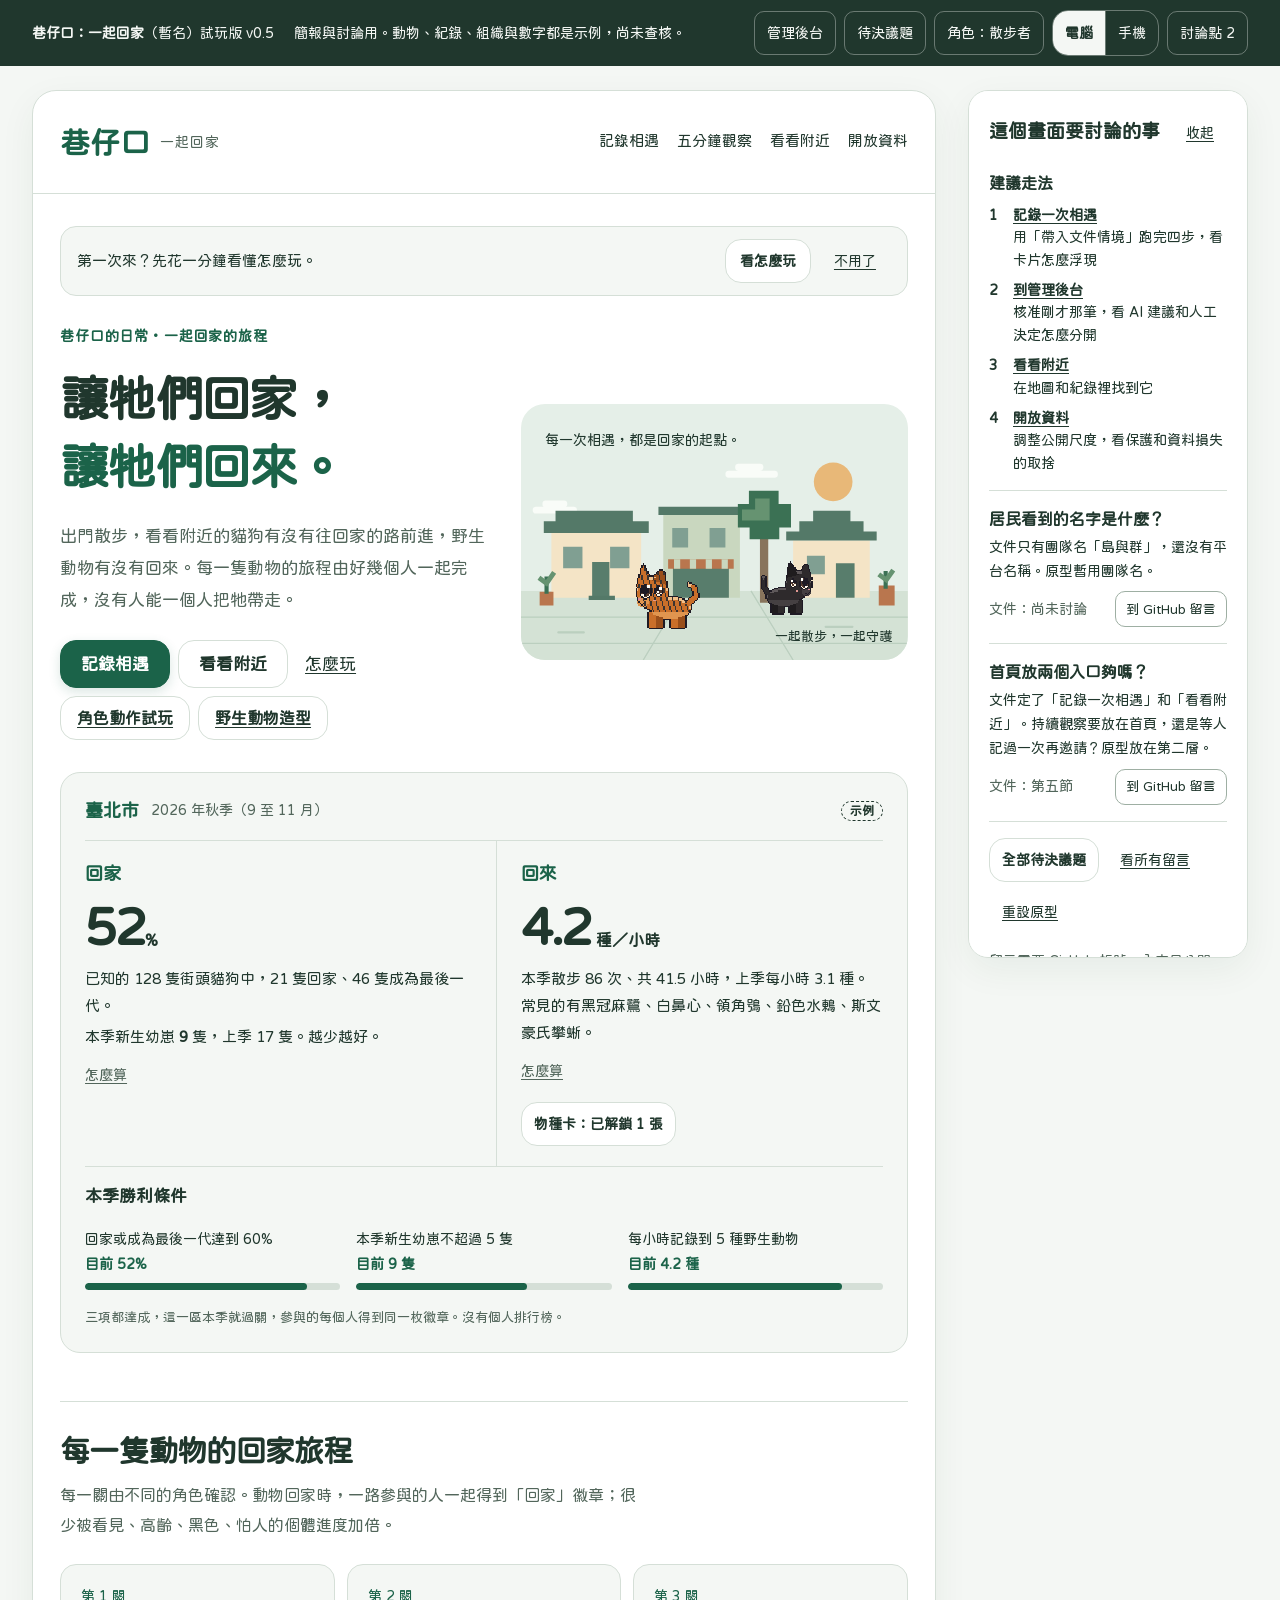
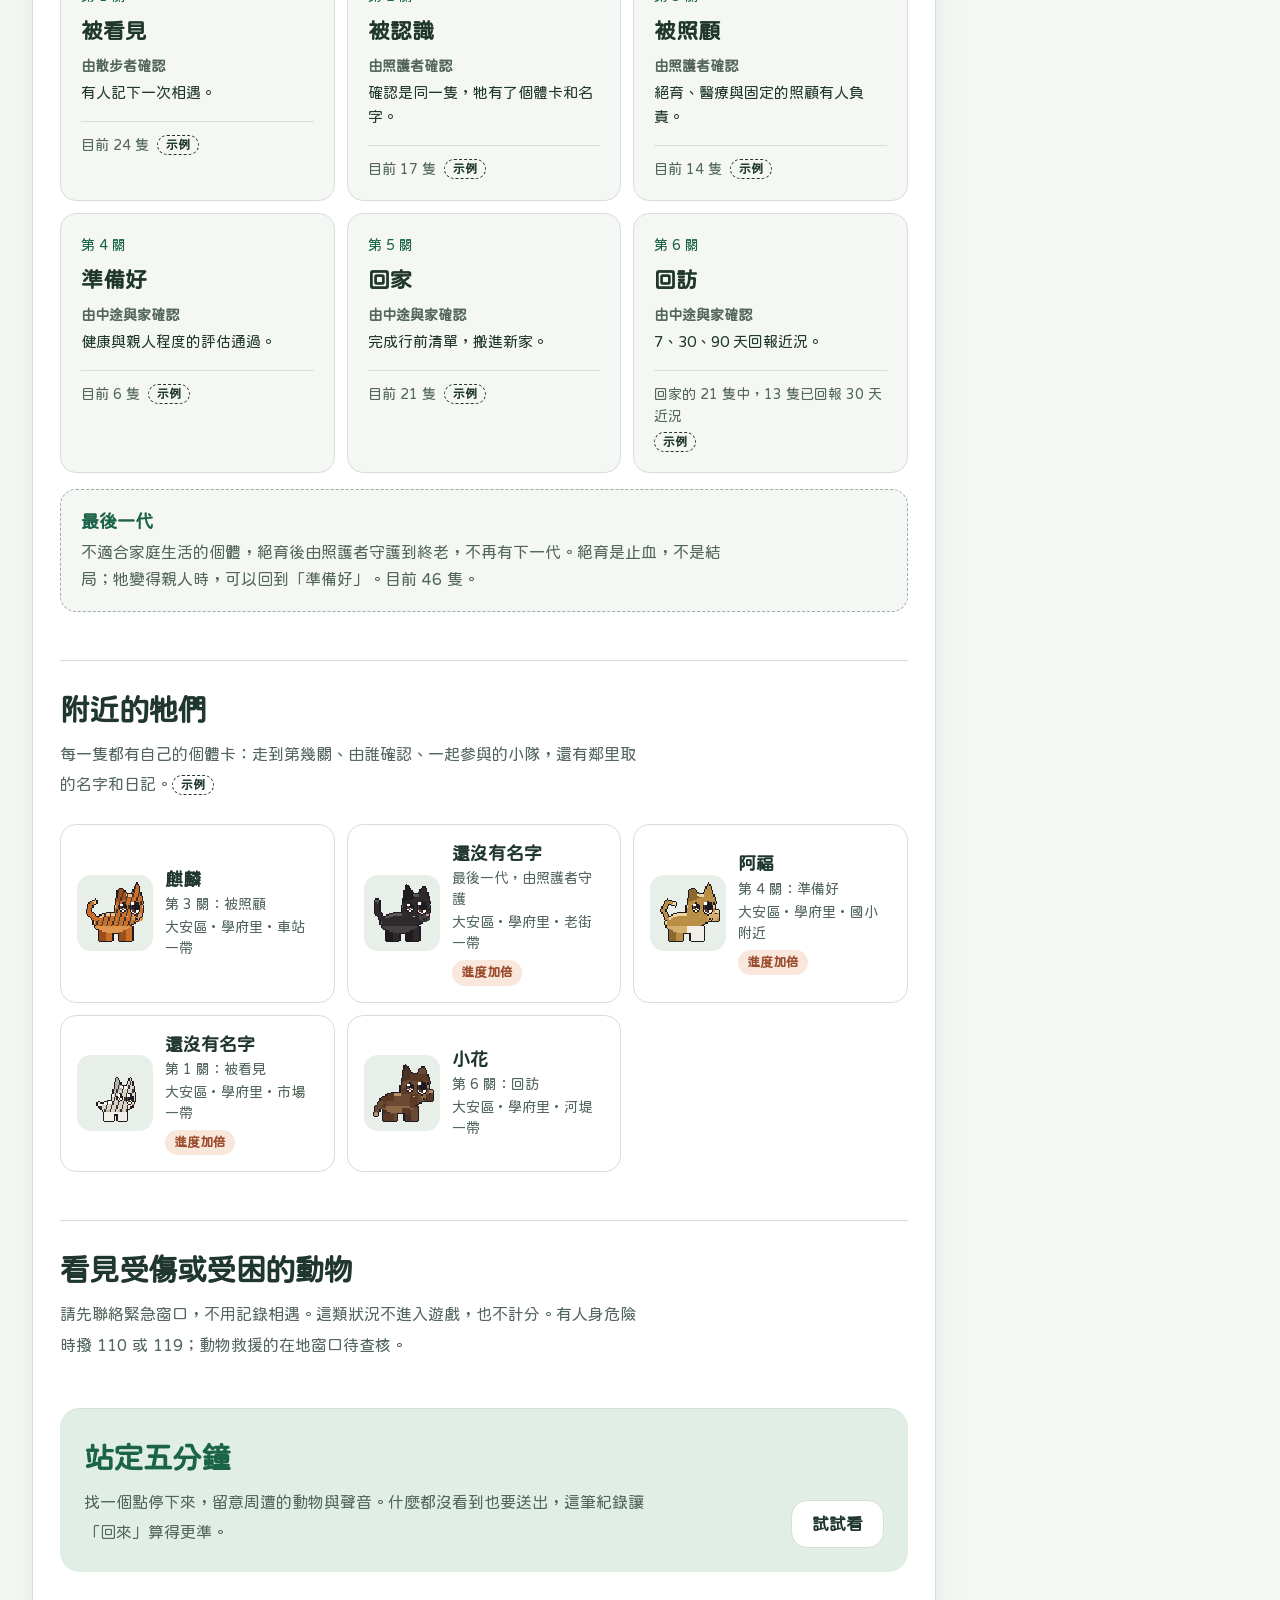
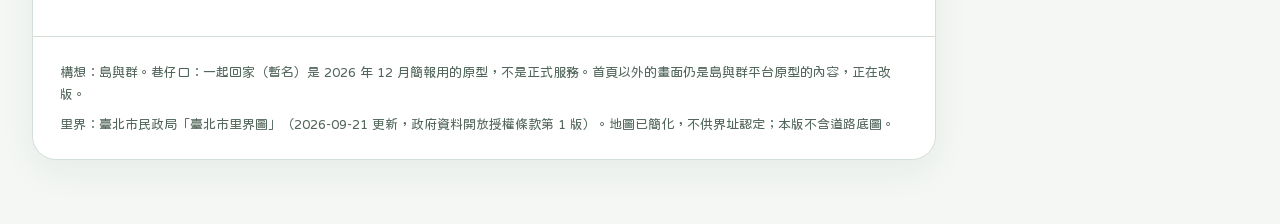
==== commit 6906143f: "Merge branch 'main' into dev" ====
--- a/index.html
+++ b/index.html
@@ -593,6 +593,10 @@
 .tier-row p{overflow-wrap:anywhere}
 .tier-row .note{display:block;margin-top:4px}
 .tier-lab{font-weight:700;display:flex;flex-wrap:wrap;gap:8px;align-items:center}
+.tasks{list-style:none;margin:var(--s3) 0 0;padding:0;display:grid;gap:var(--s2)}
+.role-see{margin-top:var(--s2)}
+.role-acts{display:flex;flex-wrap:wrap;gap:var(--s2);margin-top:var(--s3)}
+#gripeErr:empty{display:none}
 .tier-tag{display:inline-block;font-size:12px;line-height:1.5;padding:0 8px;border:1px solid currentColor;border-radius:999px;font-weight:700;margin-inline:4px}
 .tier-why{margin-top:var(--s3)}
 .tier-why summary{min-height:44px;line-height:24px;padding:10px 0;cursor:pointer;font-weight:700;text-decoration:underline;text-underline-offset:4px}
@@ -707,6 +711,7 @@
       <nav class="band-nav" aria-label="團隊用畫面">
         <button type="button" class="band-btn" data-go="admin">管理後台</button>
         <button type="button" class="band-btn" data-go="issues">待決議題</button>
+        <button type="button" class="band-btn" id="roleBtn" data-go="roles">角色：散步者</button>
       </nav>
       <div class="seg" role="group" aria-label="預覽裝置">
         <button type="button" id="dev-auto" data-act="device" data-v="auto" aria-pressed="true">電腦</button>
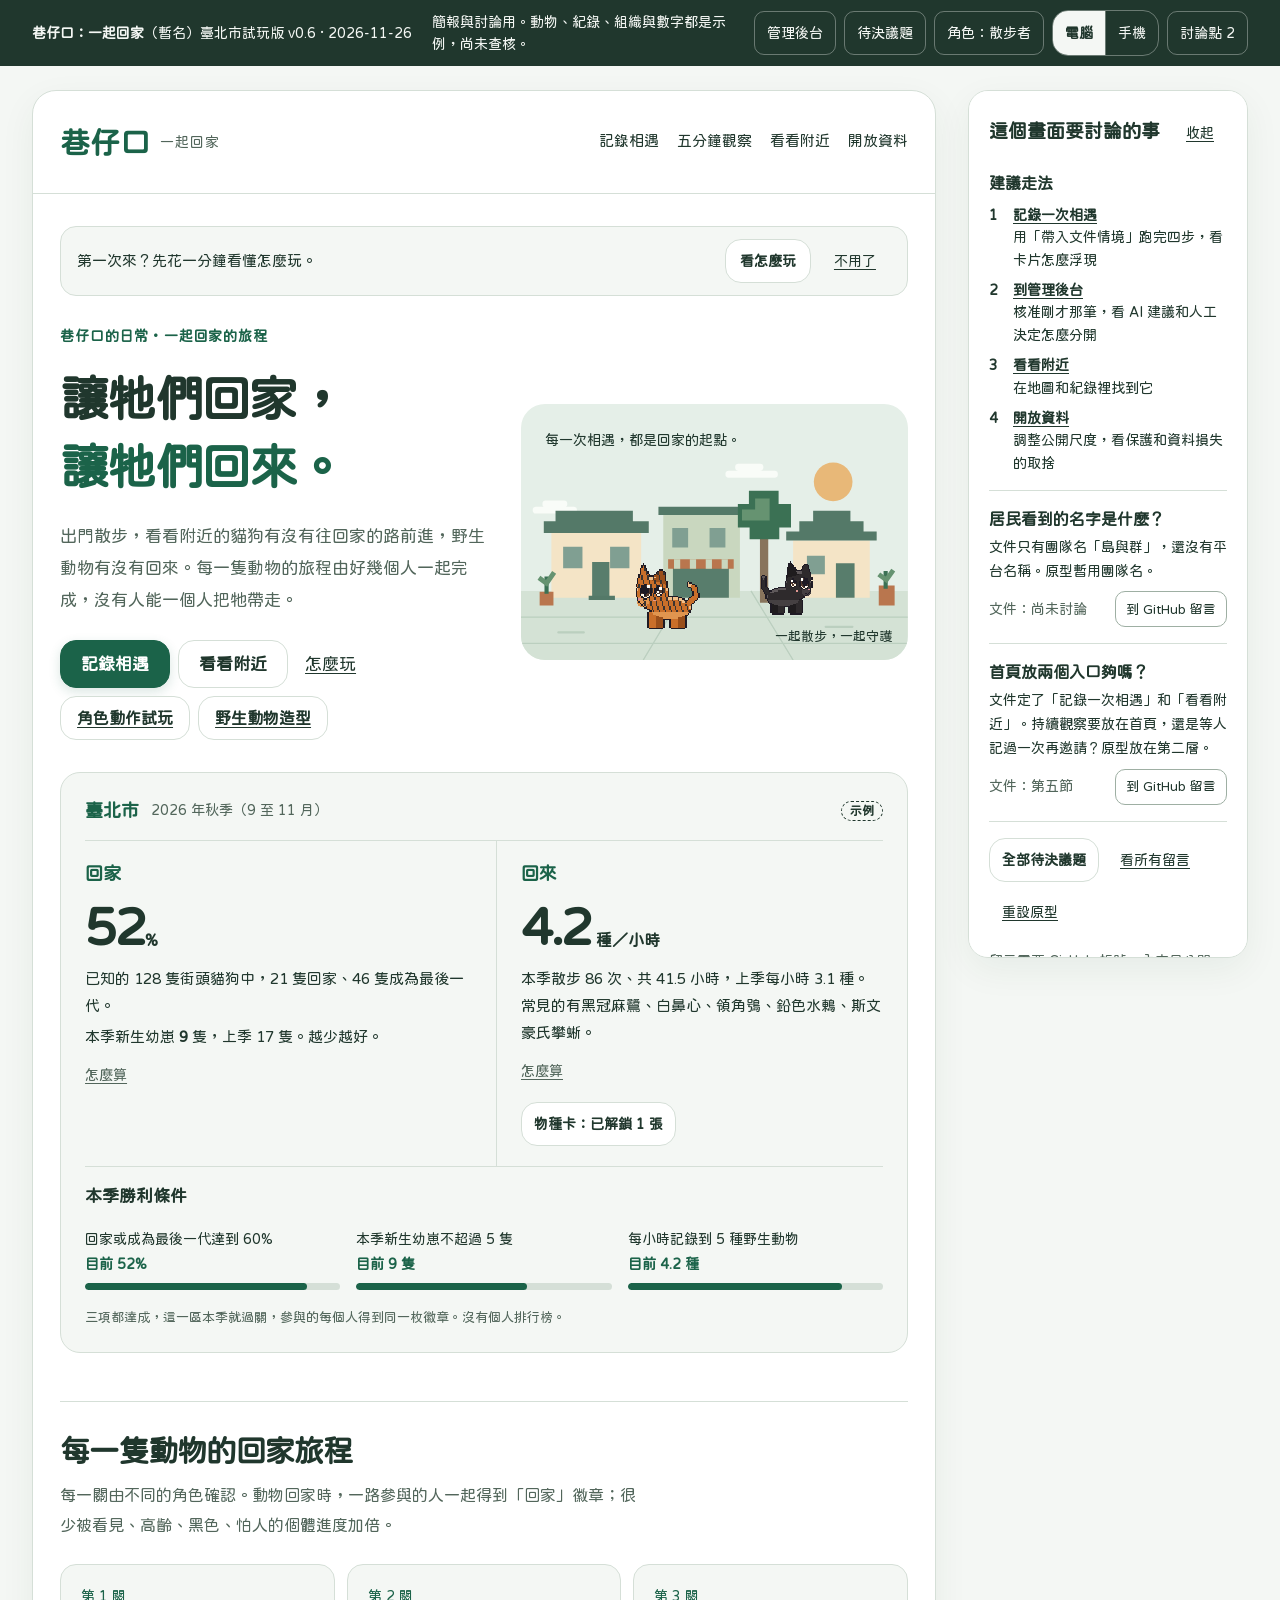
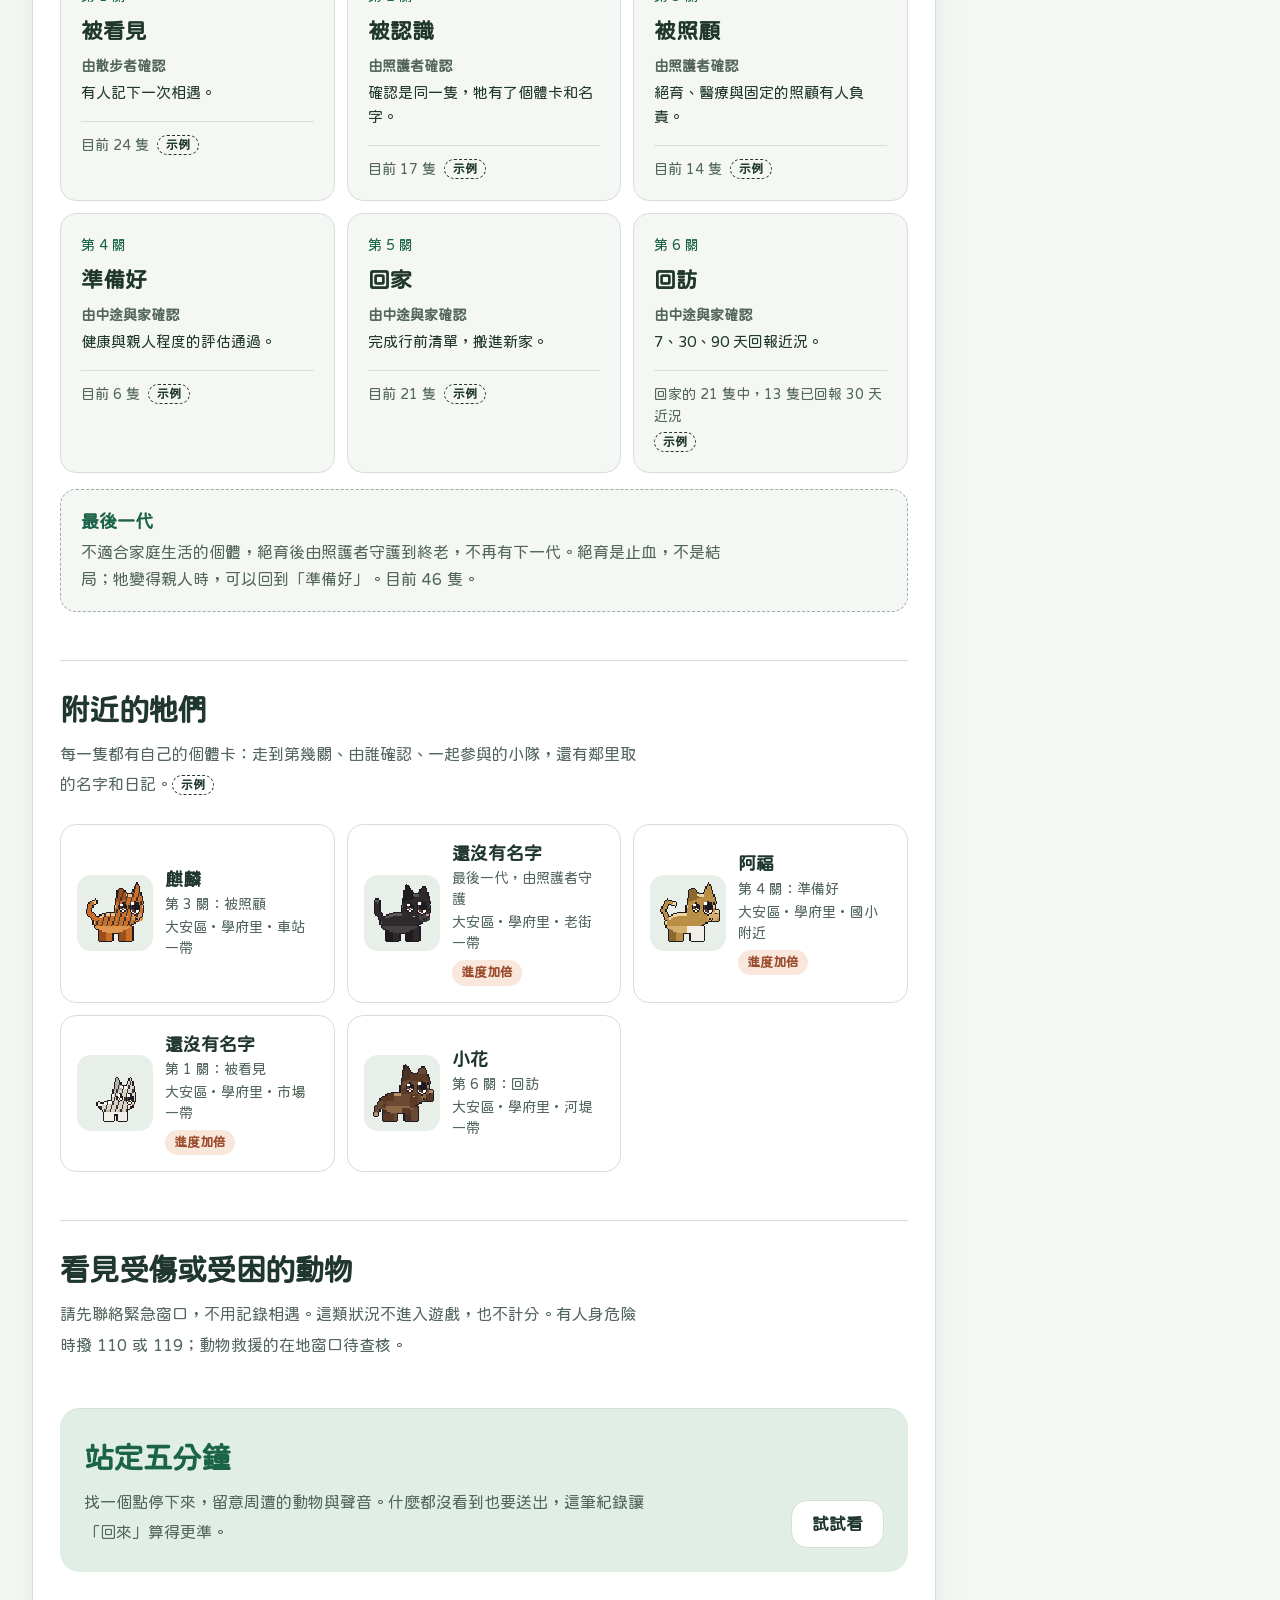
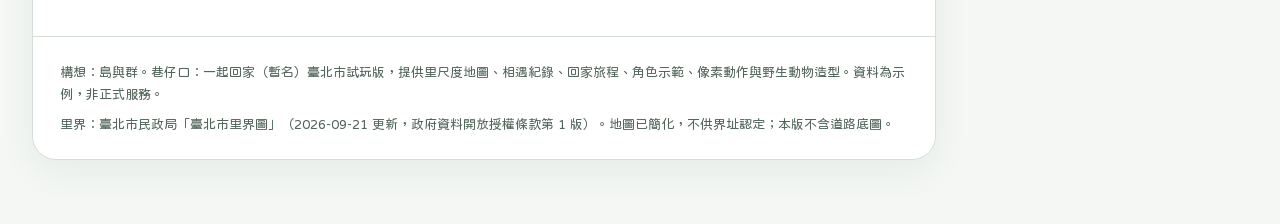
==== commit a8c774e6: "Refresh live script hashes and replace outdated release descriptions" ====
--- a/index.html
+++ b/index.html
@@ -705,7 +705,7 @@
 
 <div class="band">
   <div class="band-in">
-    <p class="band-id"><b>巷仔口：一起回家</b>（暫名）試玩版 v0.5</p>
+    <p class="band-id"><b>巷仔口：一起回家</b>（暫名）臺北市試玩版 v0.6 · 2026-11-26</p>
     <p class="band-note">簡報與討論用。動物、紀錄、組織與數字都是示例，尚未查核。</p>
     <div class="band-tools">
       <nav class="band-nav" aria-label="團隊用畫面">
@@ -730,7 +730,7 @@
     </header>
     <main id="view"></main>
     <footer class="foot pad" id="foot">
-      <p>構想：島與群。巷仔口：一起回家（暫名）是 2026 年 12 月簡報用的原型，不是正式服務。首頁以外的畫面仍是島與群平台原型的內容，正在改版。</p>
+      <p>構想：島與群。巷仔口：一起回家（暫名）臺北市試玩版，提供里尺度地圖、相遇紀錄、回家旅程、角色示範、像素動作與野生動物造型。資料為示例，非正式服務。</p>
       <p>里界：臺北市民政局「臺北市里界圖」（2026-09-21 更新，政府資料開放授權條款第 1 版）。地圖已簡化，不供界址認定；本版不含道路底圖。</p>
     </footer>
     <nav class="tabbar" id="tabbar" aria-label="主要"></nav>
@@ -740,7 +740,7 @@
 <div class="toast" id="toast" role="status" aria-live="polite" hidden></div>
 
 <script src="taipei.js?v=45b92a6b"></script>
-<script src="content.js?v=077347e6"></script>
-<script src="app.js?v=313665aa"></script>
-
-</body></html>+<script src="content.js?v=31e66c88"></script>
+<script src="app.js?v=828ba7e4"></script>
+
+</body></html>
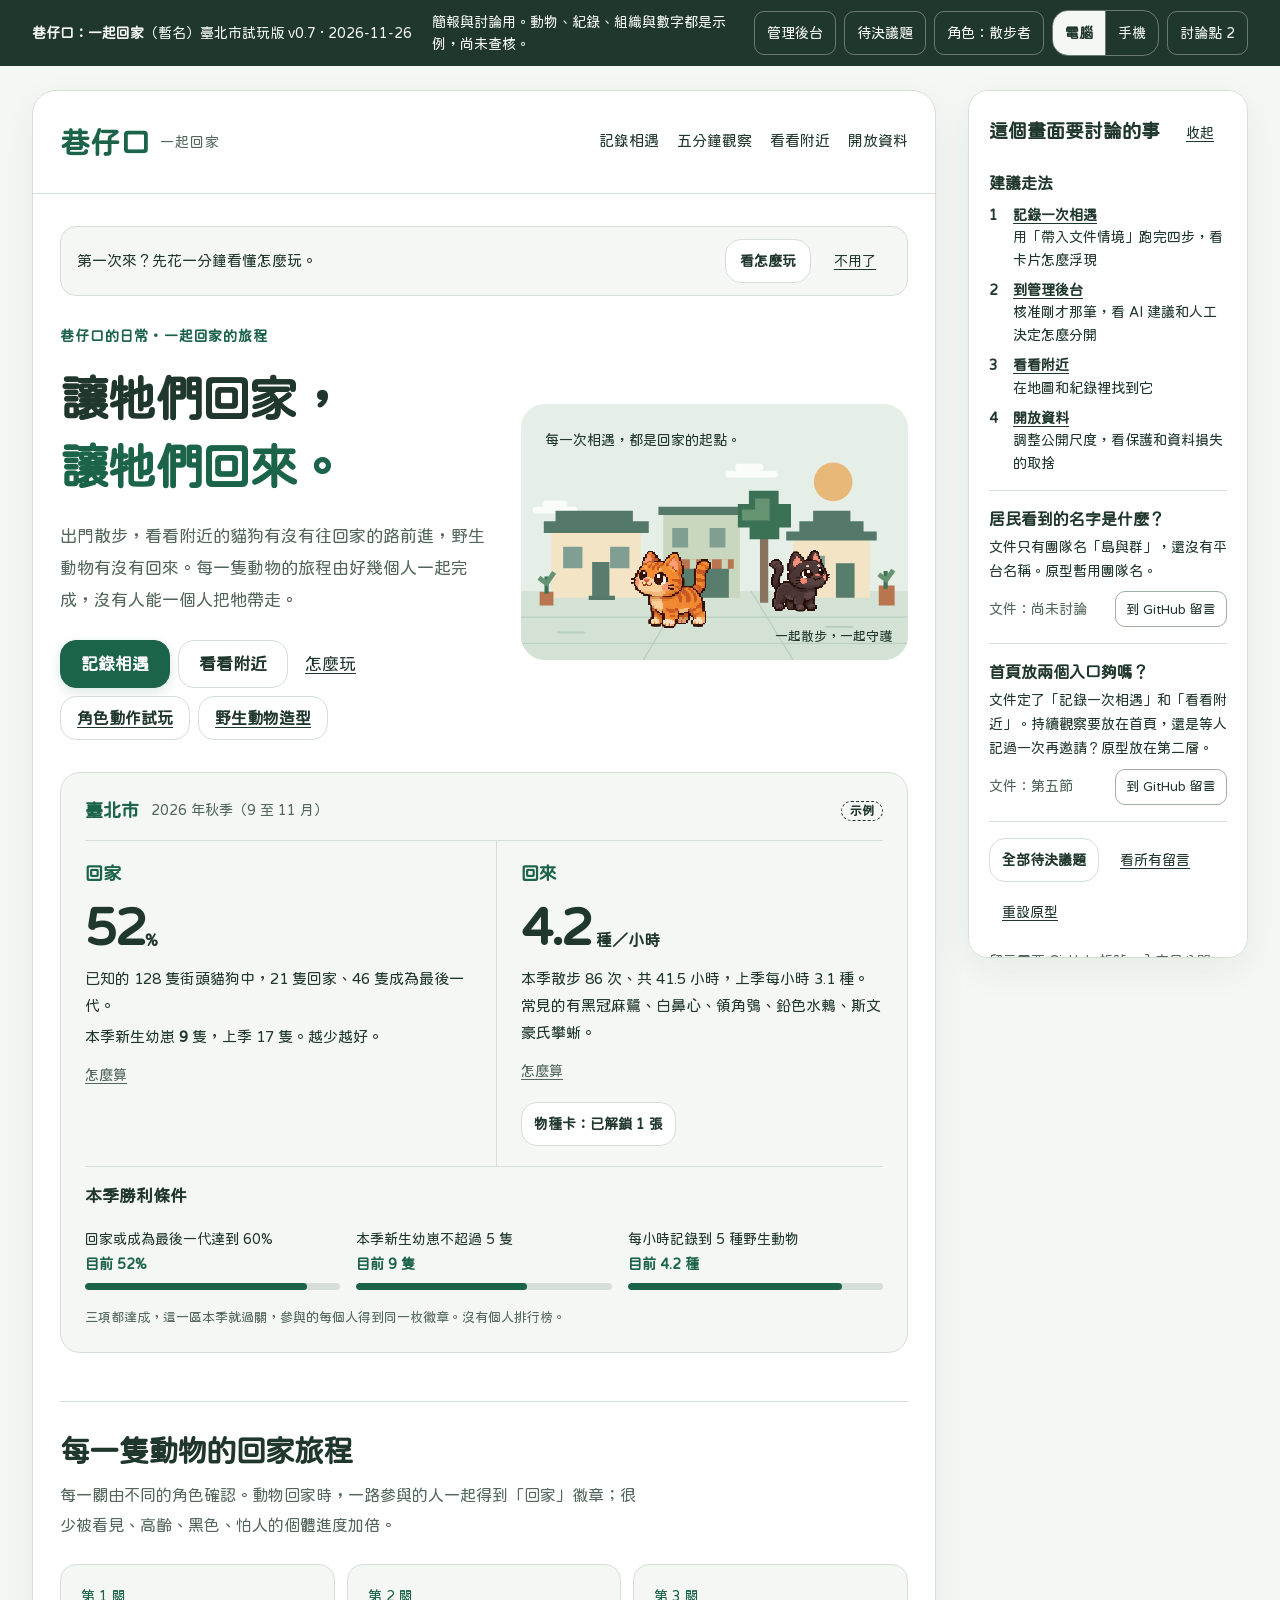
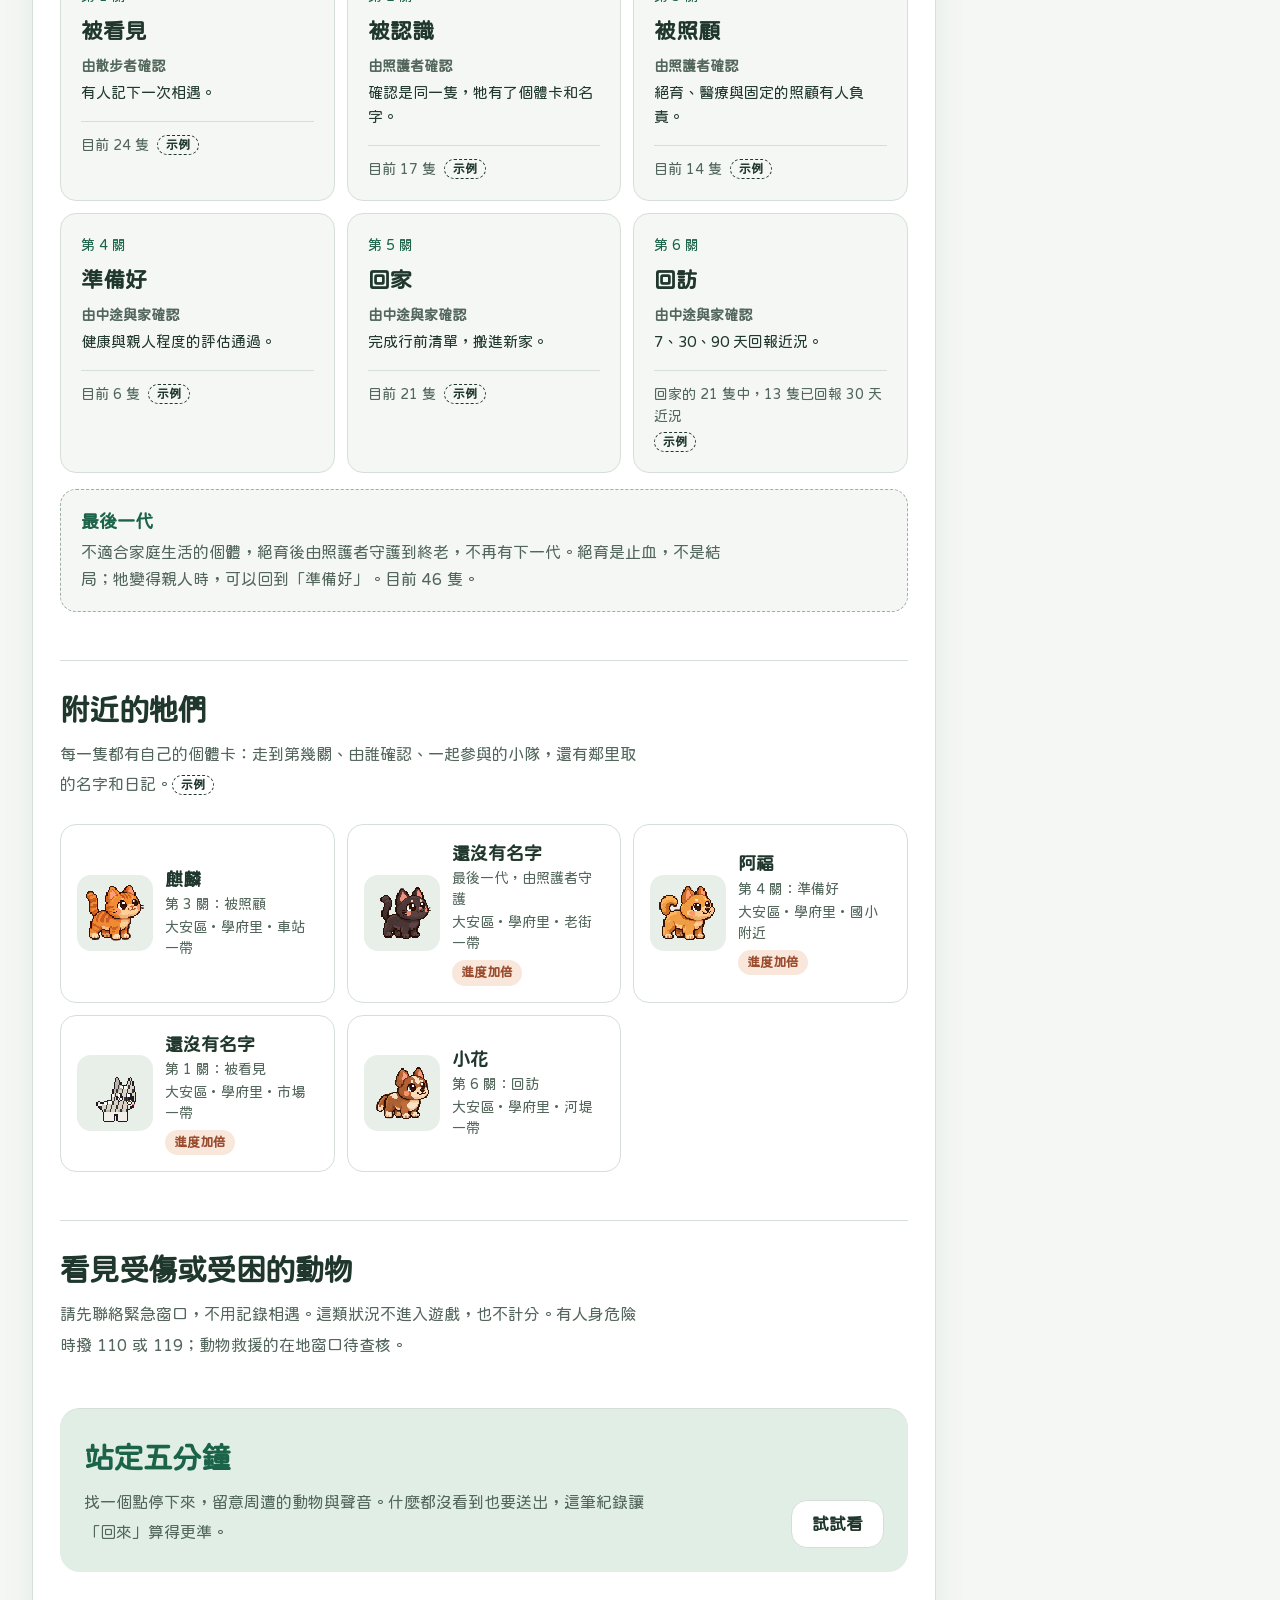
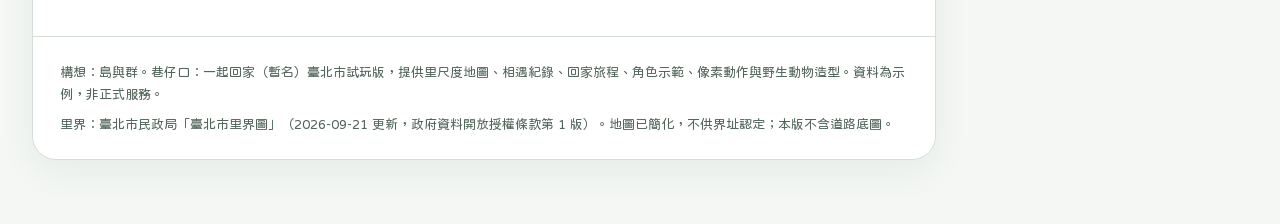
==== commit 08fddabc: "Use approved big-eye pixel pets on homepage and animal cards" ====
--- a/index.html
+++ b/index.html
@@ -696,7 +696,7 @@
 .tut-act{display:flex;gap:var(--s2);margin-top:var(--s4)}
 .tut-act .btn{flex:1 1 0}
 </style>
-<link rel="stylesheet" href="polish.css?v=20261126">
+<link rel="stylesheet" href="polish.css?v=pixel-portraits-2">
 
 <svg width="0" height="0" style="position:absolute" aria-hidden="true" focusable="false">
   <symbol id="i-dog" viewBox="0 0 48 34"><path fill="currentColor" d="M2 8 9 14H30L34 6 35 2 38 6H41L47 10 46 13H39L37 22V33H33L32 24H16L14 33H10V22L7 16 1 10Z"/></symbol>
@@ -705,7 +705,7 @@
 
 <div class="band">
   <div class="band-in">
-    <p class="band-id"><b>巷仔口：一起回家</b>（暫名）臺北市試玩版 v0.6 · 2026-11-26</p>
+    <p class="band-id"><b>巷仔口：一起回家</b>（暫名）臺北市試玩版 v0.7 · 2026-11-26</p>
     <p class="band-note">簡報與討論用。動物、紀錄、組織與數字都是示例，尚未查核。</p>
     <div class="band-tools">
       <nav class="band-nav" aria-label="團隊用畫面">
@@ -741,6 +741,6 @@
 
 <script src="taipei.js?v=45b92a6b"></script>
 <script src="content.js?v=31e66c88"></script>
-<script src="app.js?v=828ba7e4"></script>
+<script src="app.js?v=397489b4"></script>
 
 </body></html>
--- a/polish.css
+++ b/polish.css
@@ -83,9 +83,9 @@
 .scene-caption {position:absolute;top:24px;left:24px;right:20px;font-size:14px;color:var(--ink);z-index:1}
 .street-art {position:absolute;bottom:0;left:0;width:100%;height:auto;display:block}
 .scene-label {position:absolute;bottom:12px;right:16px;color:var(--ink);font-size:13px}
-.scene-animal {position:absolute;width:18%;bottom:11%;line-height:0}
-.scene-dog {left:29%;transform:scaleX(-1)}
-.scene-cat {left:61%;bottom:17%;width:15%}
+.scene-animal {position:absolute;width:23%;bottom:10%;line-height:0}
+.scene-dog {left:27%;transform:scaleX(-1)}
+.scene-cat {left:61%;bottom:16%;width:20%}
 .scene-animal .px {width:100%;height:auto;aspect-ratio:1;padding:0;background:transparent;border-radius:0;box-sizing:border-box}
 .tut-hint {background:var(--paper);border:1px solid var(--rule2);padding:12px 16px;margin-bottom:28px;gap:8px 16px}
 .tut-hint p {font-size:15px;font-weight:400}
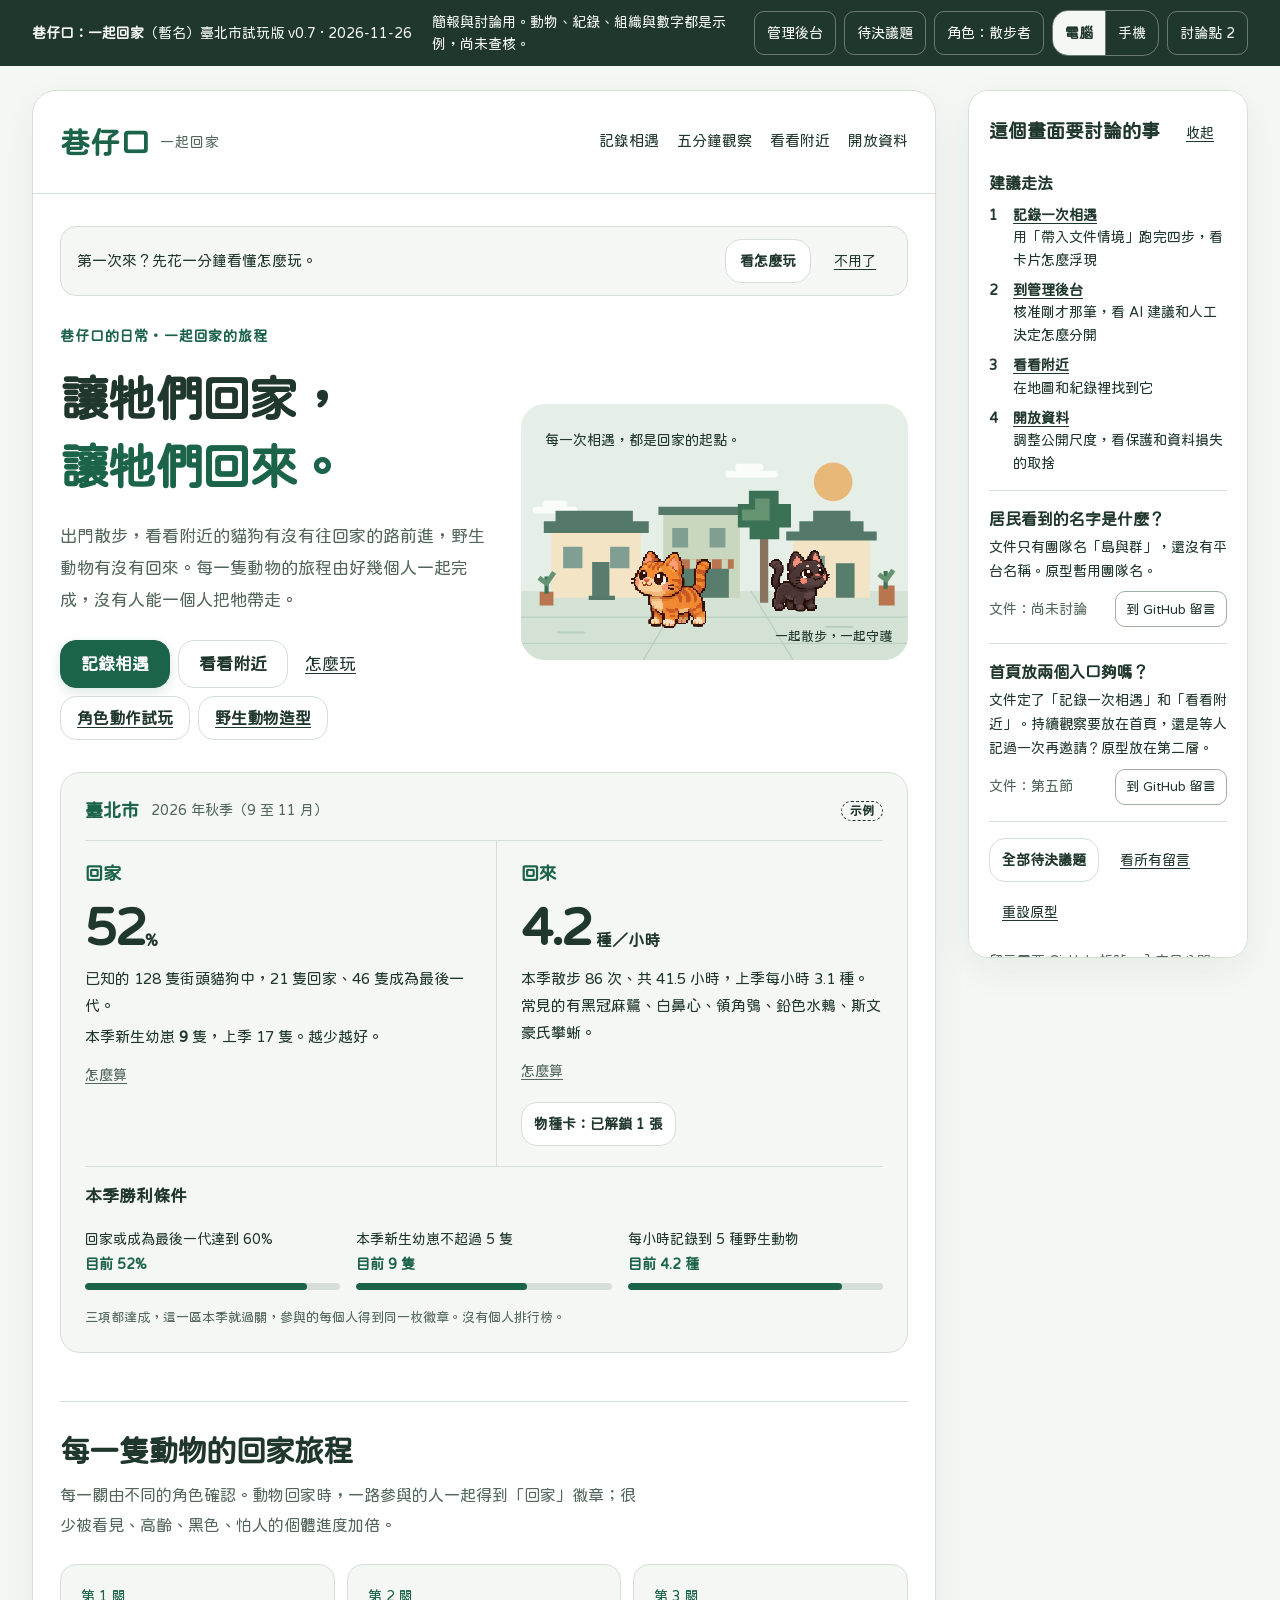
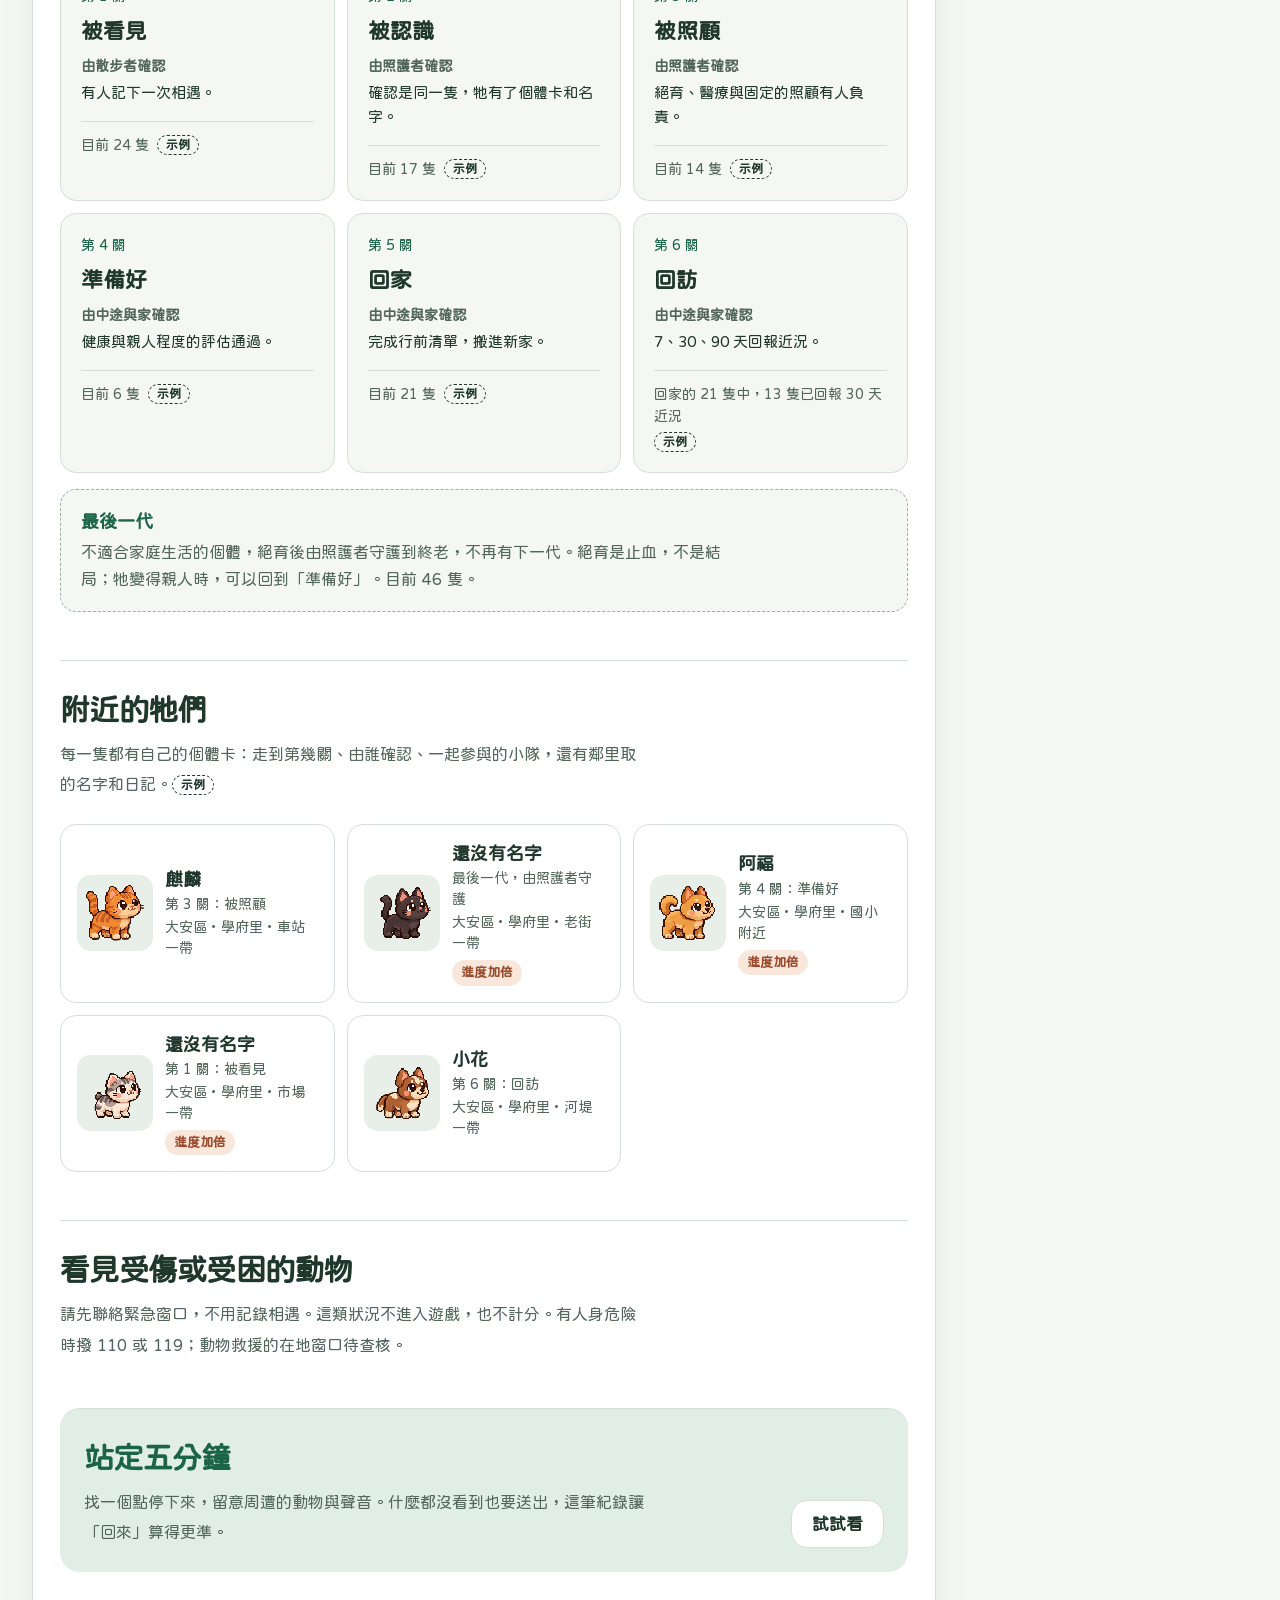
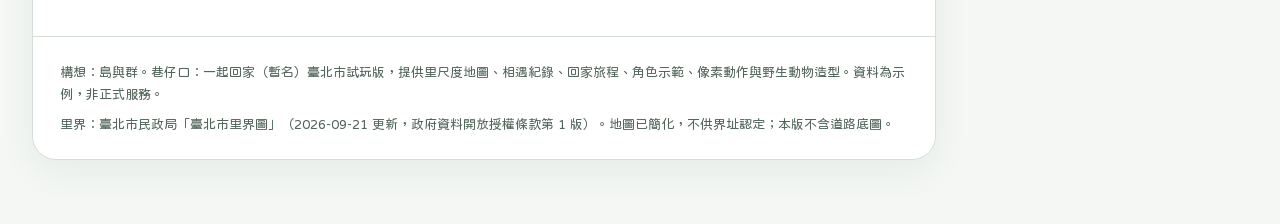
==== commit b7af035b: "Match white-tabby feature code to kitten portrait" ====
--- a/index.html
+++ b/index.html
@@ -741,6 +741,6 @@
 
 <script src="taipei.js?v=45b92a6b"></script>
 <script src="content.js?v=31e66c88"></script>
-<script src="app.js?v=397489b4"></script>
+<script src="app.js?v=b2bf6776"></script>
 
 </body></html>
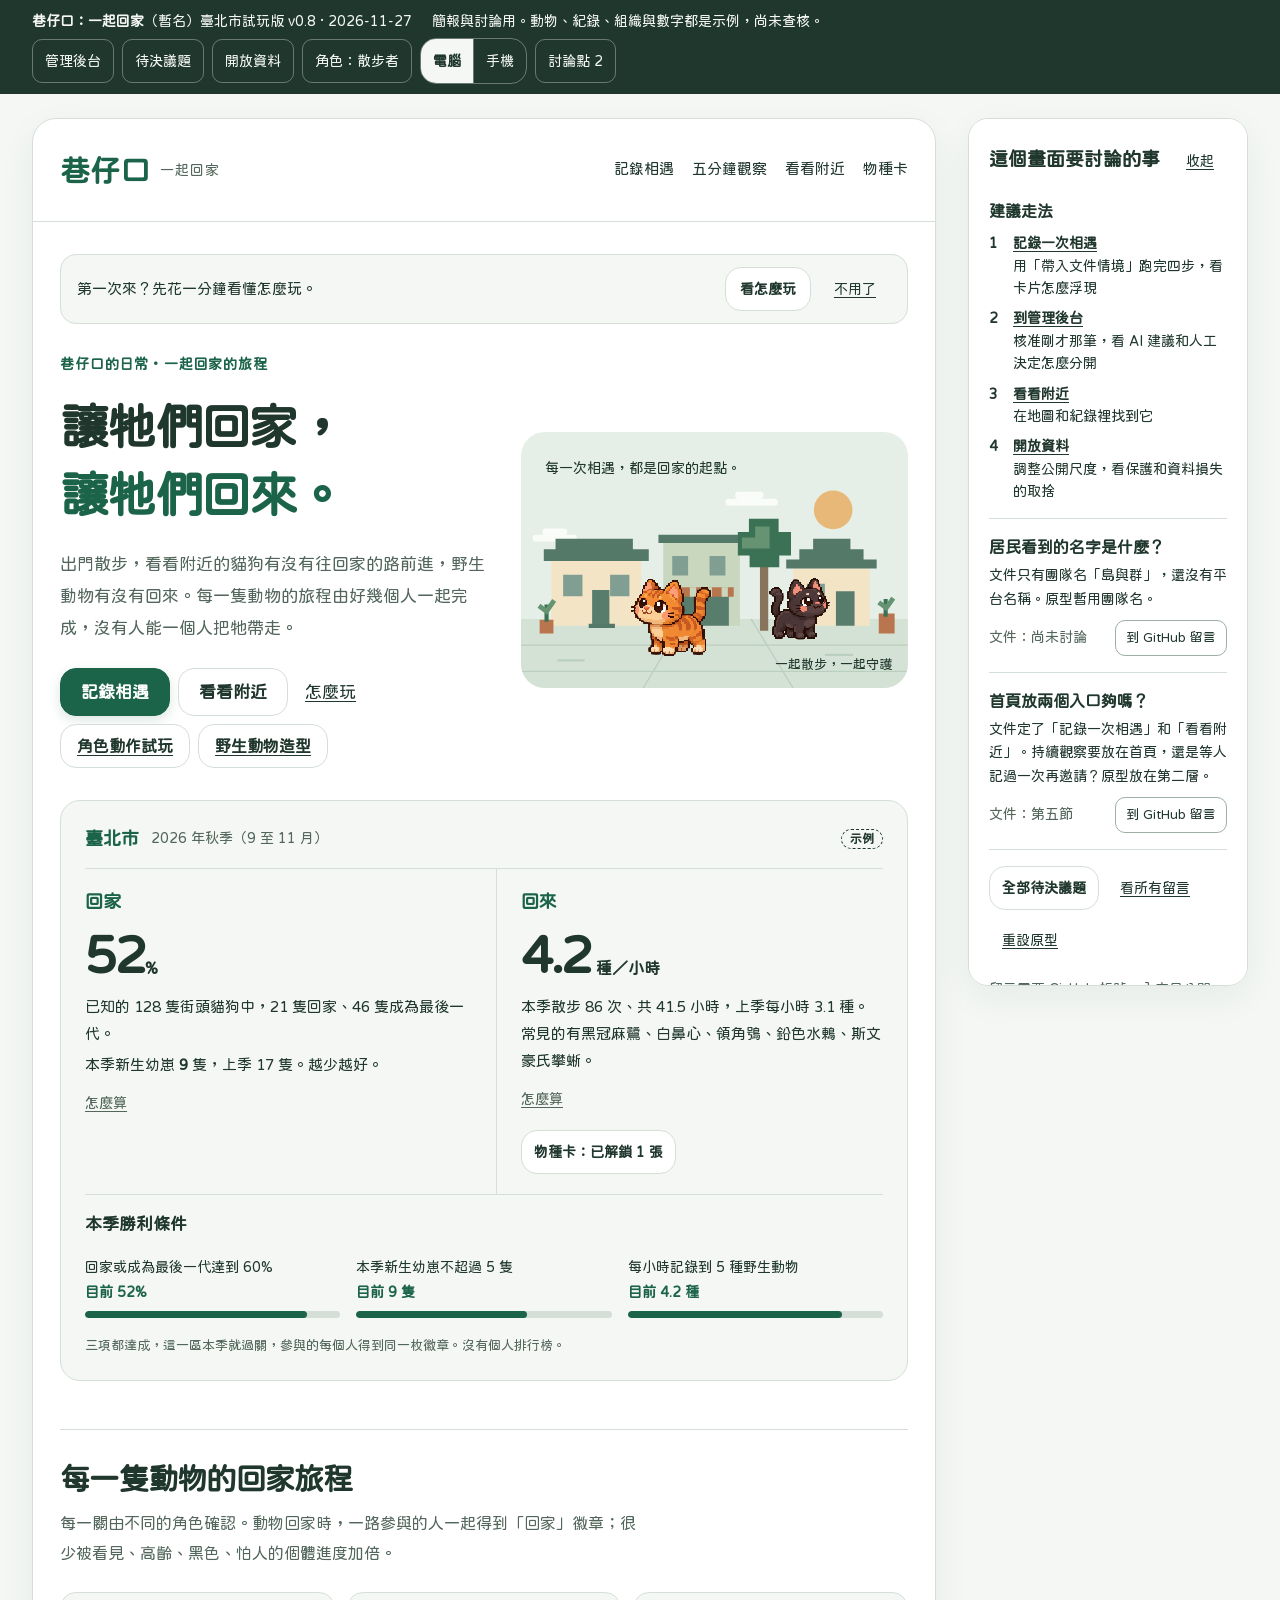
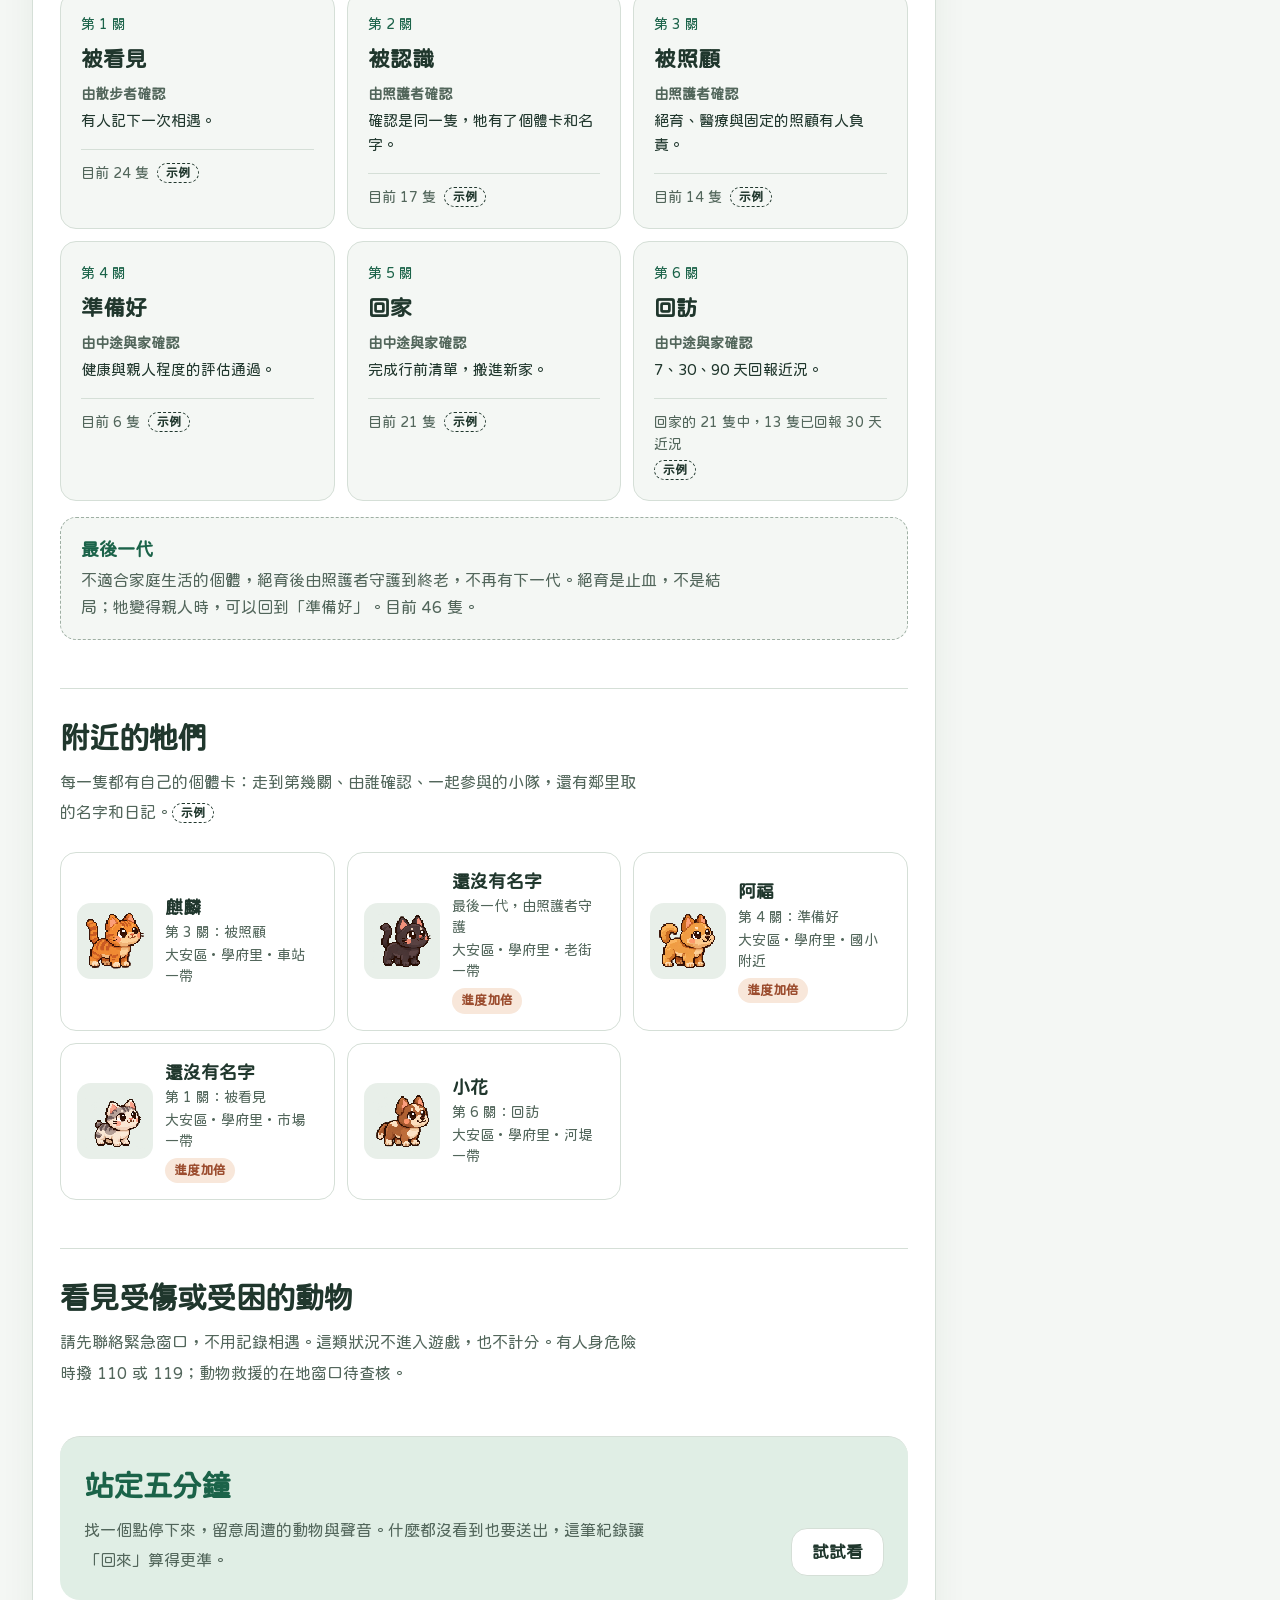
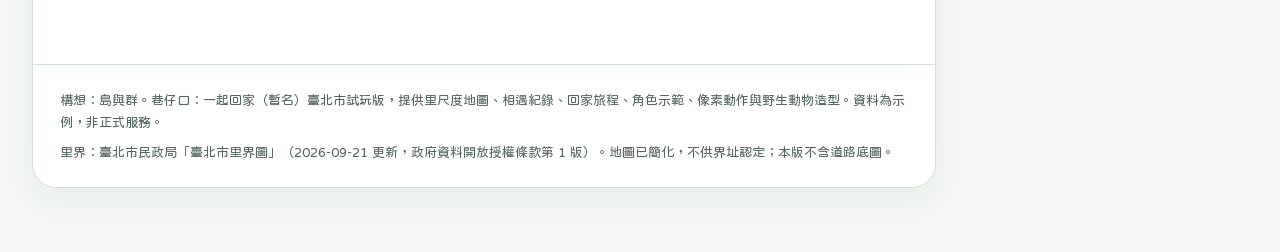
==== commit d3f061bd: "試玩回饋前四項：分頁改成新玩法、指標會前進、回條有遊戲感、教學按鈕在首屏 11/27 在公開網址試玩 10 次後最優先的四項：  - 觀察、附近、資料不再停在遊蕩犬舊版：觀察記貓狗隻數與野生動物種數；" ====
--- a/index.html
+++ b/index.html
@@ -23,6 +23,7 @@
   --mono:ui-monospace,Menlo,Consolas,monospace;
   --s1:4px;--s2:8px;--s3:16px;--s4:24px;--s5:32px;--s6:48px;--s7:64px;--s8:96px;
   --side:32px; --tabh:64px;
+  --tabbar:75px; /* 底部分頁列實際的總高：polish.css 的 1px 框線、6px 上距加 68px 按鈕。貼著分頁列的元素用這個 */
   /* 三個值都設為 0 就回到方角 */
   --r:14px; --r-sm:10px; --r-lg:22px;
 }
@@ -373,7 +374,7 @@
 .prov b{font-weight:500;color:var(--warn)}
 .locked{border:1px dashed var(--ink);padding:12px;font-size:15px;line-height:1.6;margin-top:var(--s2)}
 @container app (max-width:699.98px){
-  .rec-cards{position:sticky;bottom:var(--tabh);z-index:10;background:var(--paper);margin-inline:calc(-1*var(--padx,20px));padding-inline:var(--padx,20px);border-top:2px solid var(--ink);padding-block:var(--s1)}
+  .rec-cards{position:sticky;bottom:var(--tabbar);z-index:10;background:var(--paper);margin-inline:calc(-1*var(--padx,20px));padding-inline:var(--padx,20px);border-top:2px solid var(--ink);padding-block:var(--s1)}
   .cards-head{border-top:0;cursor:pointer;padding-block:var(--s1);min-height:44px;align-items:center}
   .cards-head .chev{display:inline}
   .cards-body{max-height:50vh;overflow-y:auto}
@@ -639,6 +640,14 @@
 .sp-look{margin:var(--s3) 0 0;padding-left:1.2em;font-size:16px;line-height:1.7}
 .sp-rec{margin-top:var(--s3);border-top:1px solid var(--rule2);padding-top:var(--s2)}
 .sp-rec p+p{margin-top:var(--s1)}
+.wl-bars,.wl-recent{list-style:none;margin:var(--s3) 0 0;padding:0;display:grid;gap:var(--s2)}
+.wl-bars li{display:grid;grid-template-columns:3.2em minmax(0,1fr) auto;gap:var(--s2);align-items:center}
+.wl-m{font-weight:700;white-space:nowrap}
+.wl-track{display:block;height:14px;border-radius:999px;background:var(--rule2);overflow:hidden}
+.wl-bar{display:block;height:100%;border-radius:999px;background:var(--q4)}
+.wl-v{text-align:right;white-space:nowrap}.wl-sub{display:block;font-size:12px;color:var(--muted)}
+.wl-h{margin-top:var(--s4);font-size:16px}
+.wl-recent li{display:grid;grid-template-columns:3.2em minmax(0,1fr);gap:var(--s2);border-top:1px solid var(--rule2);padding-top:var(--s2)}
 .sp-card .after{margin-top:var(--s3)}
 .sp-card>.note{margin-top:var(--s2)}
 .metric #home-dex{margin-top:var(--s2)}
@@ -695,6 +704,33 @@
 .tut-card p{font-size:17px;line-height:1.8;margin-top:var(--s2);overflow-wrap:anywhere}
 .tut-act{display:flex;gap:var(--s2);margin-top:var(--s4)}
 .tut-act .btn{flex:1 1 0}
+/* 手機上「下一步」貼著底部分頁，不用往下捲才按得到 */
+@container app (max-width:699px){
+  .tut-card{margin-top:var(--s3);padding:var(--s3)}
+  .tut-ic{width:56px;height:56px}
+  .tut-act{position:sticky;bottom:var(--tabbar);z-index:11;background:var(--paper);margin-inline:calc(-1*var(--side));padding:var(--s2) var(--side);border-top:1px solid var(--rule2)}
+}
+@media (max-width:699px){.tut-act{bottom:calc(var(--tabbar) + env(safe-area-inset-bottom,0px))}}
+body[data-device="phone"] .tut-act{margin-inline:-16px;padding-inline:16px}
+/* 剛剛的進展：玩家的行動推動共同指標 */
+.gain{display:flex;flex-wrap:wrap;gap:4px 8px;align-items:baseline;margin-top:var(--s1);font-size:15px;line-height:1.6;background:var(--paper2);border-left:4px solid var(--accent);border-radius:0 var(--r) var(--r) 0;padding:6px 10px}
+.gain b{color:var(--accent)}
+/* 手機上外框按鈕只留兩個字，加了「資料」也維持兩列，不再多佔首屏 */
+@media (max-width:699px){.band-long{display:none}}
+.home-badge>div{min-width:0}
+.home-badge .btn{margin-top:var(--s2);max-width:100%;white-space:normal}
+/* 回條：旅程六關與收起來的檢核細節 */
+.rc-steps{list-style:none;margin:var(--s3) 0 0;padding:0;display:grid;grid-template-columns:repeat(3,minmax(0,1fr));gap:var(--s1)}
+@container app (min-width:560px){.rc-steps{grid-template-columns:repeat(6,minmax(0,1fr))}}
+.rc-steps li{display:flex;align-items:center;gap:6px;font-size:15px;line-height:1.4;color:var(--muted);min-width:0}
+.rc-steps li span{flex:none;display:grid;place-items:center;width:28px;height:28px;border-radius:999px;box-shadow:inset 0 0 0 1.5px var(--muted);font-size:14px}
+.rc-steps li.done{color:var(--ink);font-weight:700}
+.rc-steps li.done span{background:var(--accent);color:var(--paper);box-shadow:none}
+.rc-steps li.cur{color:var(--ink)}
+.rc-steps li.cur span{box-shadow:inset 0 0 0 2px var(--accent)}
+.rc-more{margin-top:var(--s4);border-top:1px solid var(--rule);padding-top:var(--s2)}
+.rc-more summary{cursor:pointer;min-height:44px;display:flex;align-items:center;font-size:16px}
+.rc-more .id{font-family:var(--mono);font-size:16px;margin-top:var(--s1)}
 </style>
 <link rel="stylesheet" href="polish.css?v=pixel-portraits-2">
 
@@ -705,12 +741,13 @@
 
 <div class="band">
   <div class="band-in">
-    <p class="band-id"><b>巷仔口：一起回家</b>（暫名）臺北市試玩版 v0.7 · 2026-11-26</p>
+    <p class="band-id"><b>巷仔口：一起回家</b>（暫名）臺北市試玩版 v0.8 · 2026-11-27</p>
     <p class="band-note">簡報與討論用。動物、紀錄、組織與數字都是示例，尚未查核。</p>
     <div class="band-tools">
       <nav class="band-nav" aria-label="團隊用畫面">
-        <button type="button" class="band-btn" data-go="admin">管理後台</button>
-        <button type="button" class="band-btn" data-go="issues">待決議題</button>
+        <button type="button" class="band-btn" data-go="admin"><span class="band-long">管理</span>後台</button>
+        <button type="button" class="band-btn" data-go="issues"><span class="band-long">待決</span>議題</button>
+        <button type="button" class="band-btn" data-go="data"><span class="band-long">開放</span>資料</button>
         <button type="button" class="band-btn" id="roleBtn" data-go="roles">角色：散步者</button>
       </nav>
       <div class="seg" role="group" aria-label="預覽裝置">
@@ -740,7 +777,7 @@
 <div class="toast" id="toast" role="status" aria-live="polite" hidden></div>
 
 <script src="taipei.js?v=45b92a6b"></script>
-<script src="content.js?v=31e66c88"></script>
-<script src="app.js?v=b2bf6776"></script>
+<script src="content.js?v=5daa92b3"></script>
+<script src="app.js?v=1effd506"></script>
 
 </body></html>
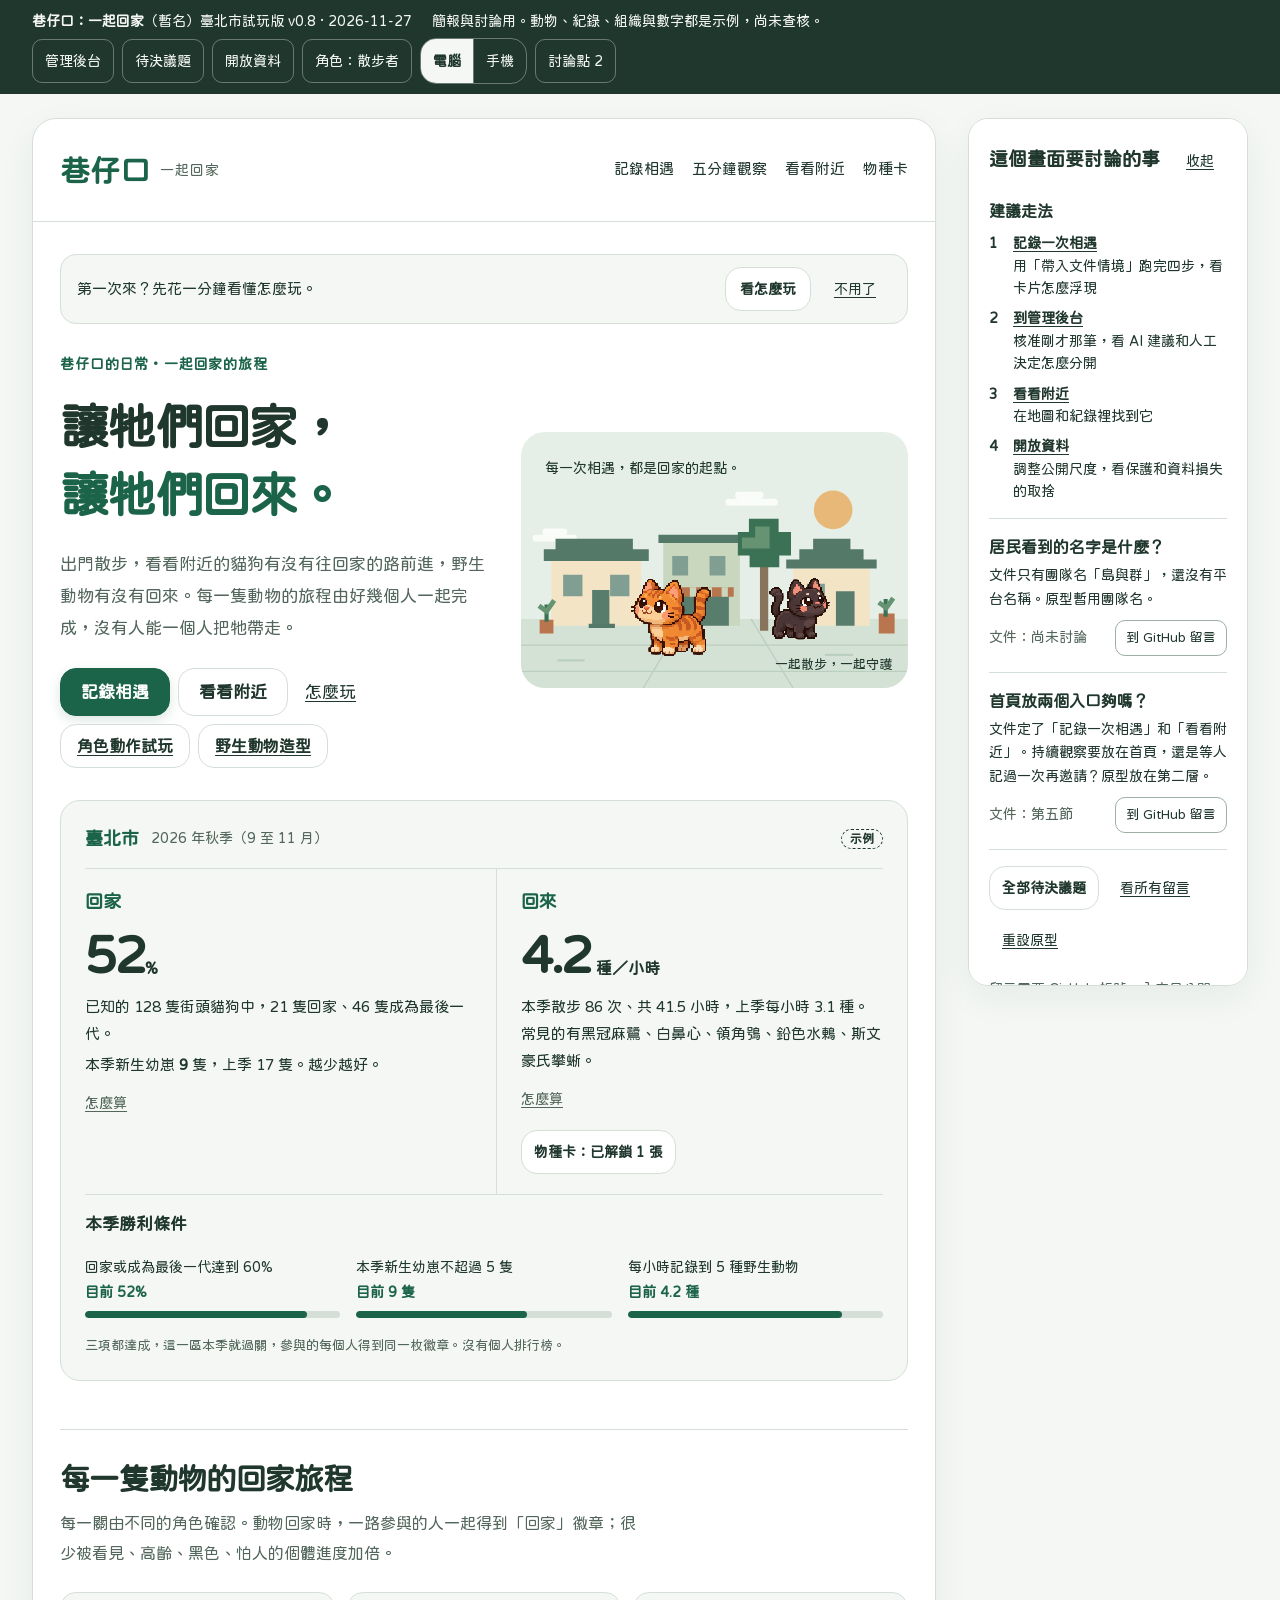
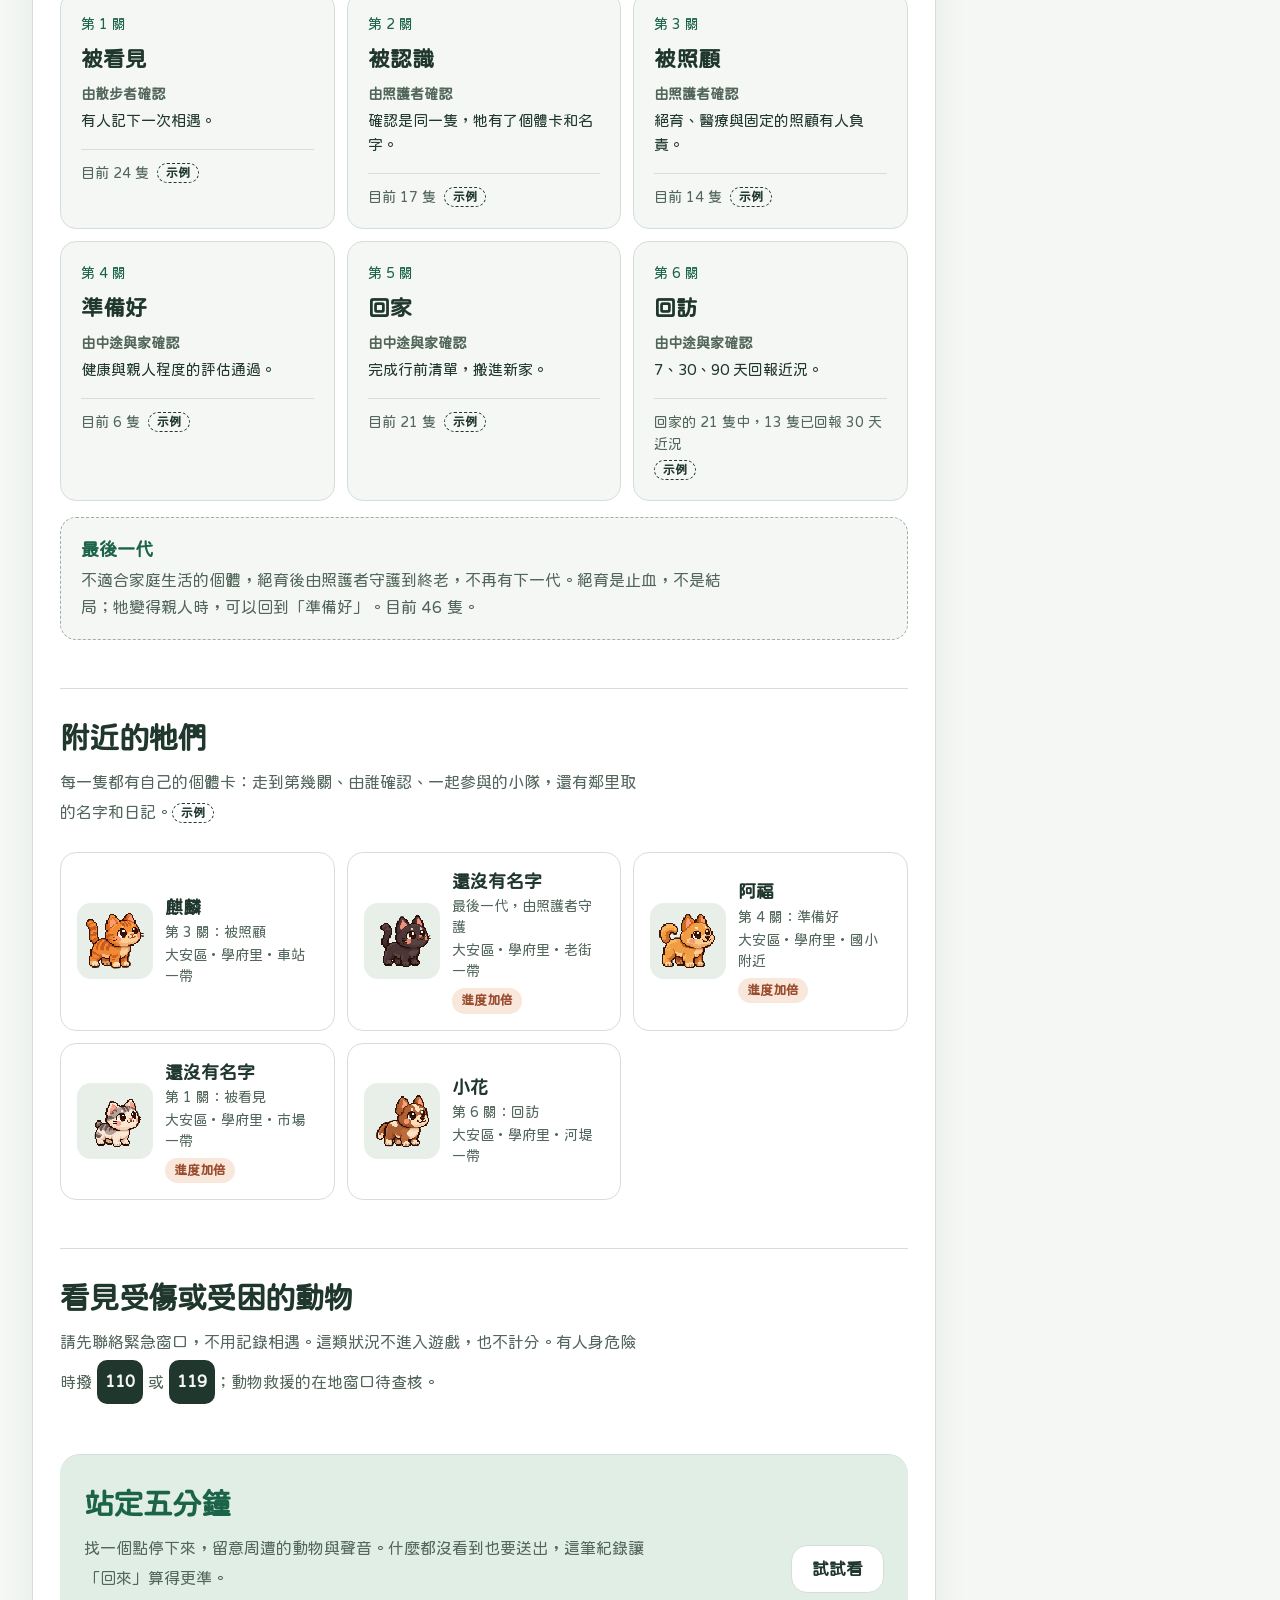
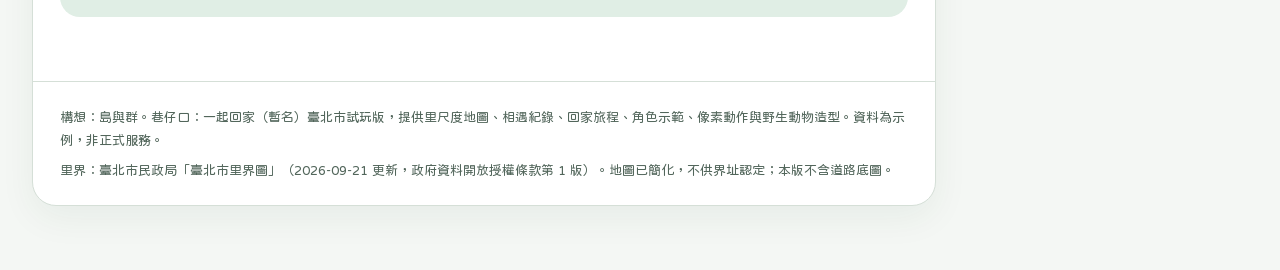
==== commit 46034569: "試玩回饋三項：送出頁不寫座標、日期跟著今天走、緊急電話可點撥；Demo 腳本草稿（#33） - 送出頁「平台保留」的精確位置改成「已記下（某里附近）」，畫面不顯示經緯度 - 原型的「今天」改用裝置日期" ====
--- a/index.html
+++ b/index.html
@@ -655,6 +655,8 @@
 #diaryWarn .step-act{margin-top:var(--s2);border-top:0;padding-top:0}
 dl.emg{display:grid;grid-template-columns:minmax(0,auto) minmax(0,1fr);gap:var(--s1) var(--s3);font-size:16px;line-height:1.6}
 dl.emg dt{font-weight:700}
+a.tel{display:inline-flex;align-items:center;justify-content:center;min-width:44px;min-height:44px;padding:0 var(--s2);margin:2px 0;border-radius:var(--r-sm);background:var(--ink);color:var(--paper);font-weight:700;text-decoration:none;vertical-align:middle}
+a.tel:focus-visible{outline:3px solid var(--focus,currentColor);outline-offset:2px}
 .ad-box{margin-top:var(--s3);max-width:40em}
 .ad-box.adopt{display:grid;gap:var(--s2);border:2px solid var(--ink);border-radius:var(--r);padding:var(--s3)}
 .ad-box h3{font-size:20px;line-height:1.5;font-weight:700}
@@ -777,7 +779,7 @@
 <div class="toast" id="toast" role="status" aria-live="polite" hidden></div>
 
 <script src="taipei.js?v=45b92a6b"></script>
-<script src="content.js?v=5daa92b3"></script>
-<script src="app.js?v=1effd506"></script>
+<script src="content.js?v=f17f8161"></script>
+<script src="app.js?v=a5009f01"></script>
 
 </body></html>
